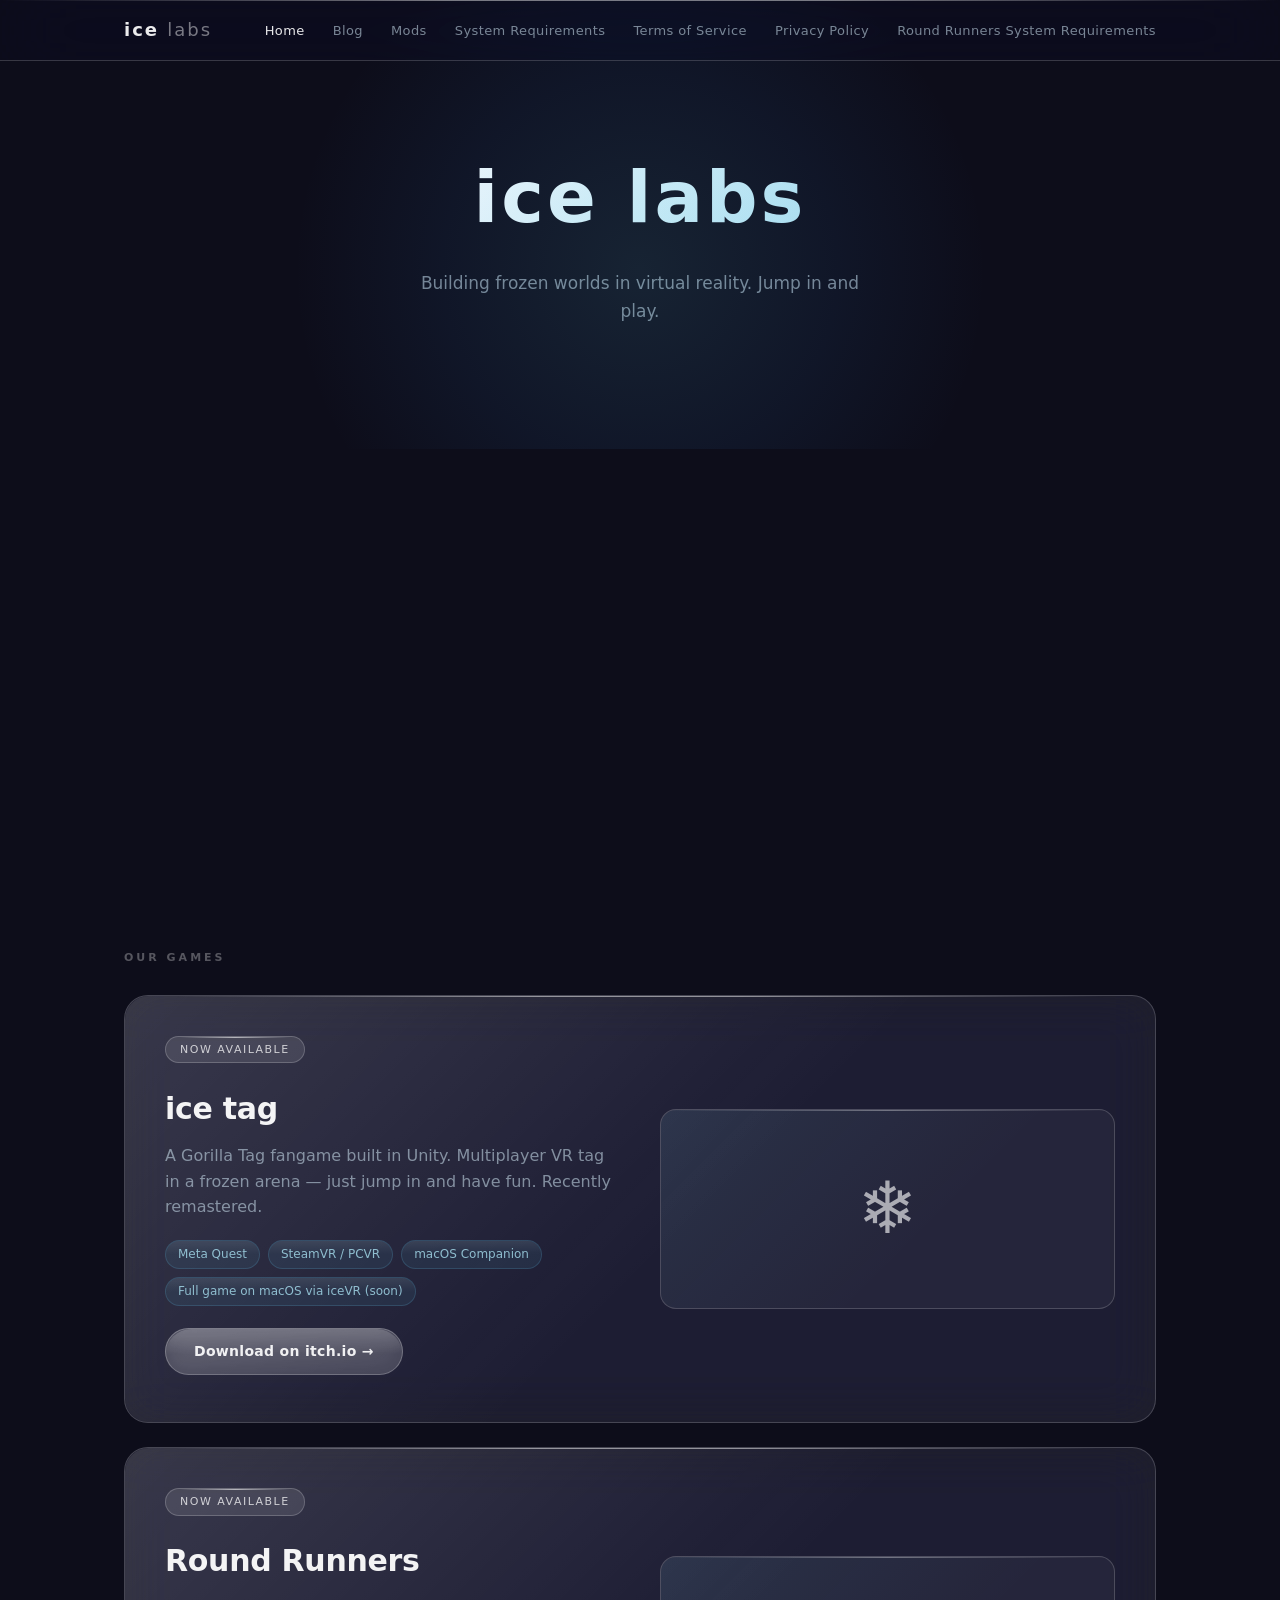
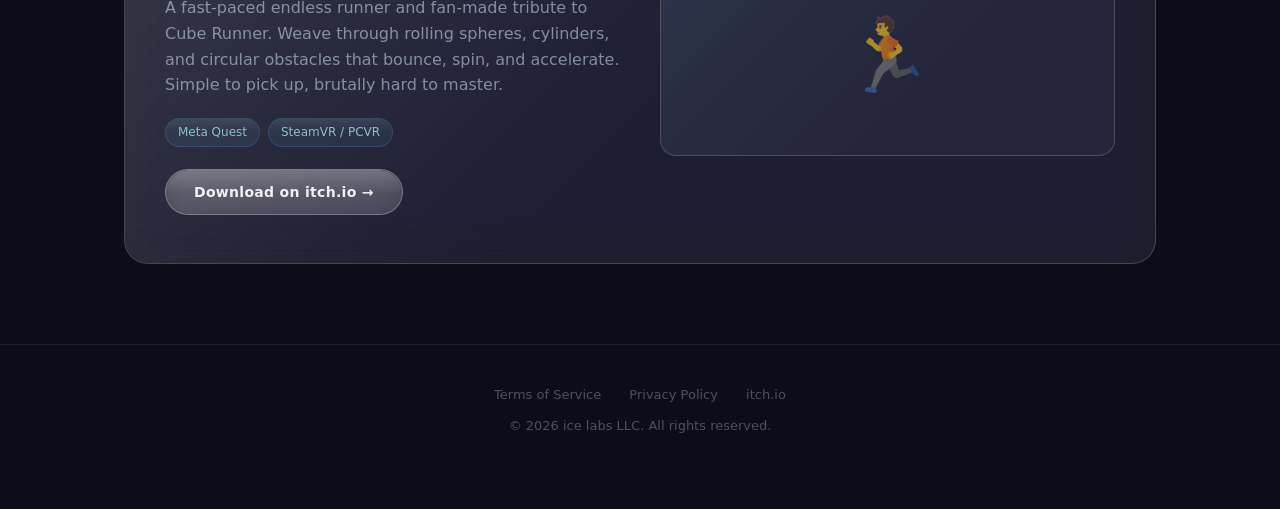
==== index.html @ 2665e8f2 "Unabbreviated￼ Privacy Policy and Terms of Service" ====
<!DOCTYPE html>
<html lang="en">
<head>
  <meta charset="UTF-8">
  <meta name="viewport" content="width=device-width, initial-scale=1.0">
  <title>ice labs</title>
  <link rel="stylesheet" href="style.css">
  <link rel="icon" href="favicon.ico" type="image/png">
</head>
<body>
<nav class="nav">
  <div class="nav-inner">
    <a href="index.html" class="nav-logo">ice <span>labs</span></a>
    <button class="nav-toggle" onclick="document.querySelector('.nav-links').classList.toggle('open')">☰</button>
    <ul class="nav-links">
      <li><a href="index.html" class="active">Home</a></li>
      <li><a href="blog.html">Blog</a></li>
      <li><a href="mods.html">Mods</a></li>
      <li><a href="sysreq.html">System Requirements</a></li>
      <li><a href="terms.html">Terms of Service</a></li>
      <li><a href="privacy.html">Privacy Policy</a></li>
      <li><a href="sysreqrr.html">Round Runners System Requirements</a></li>
    </ul>
  </div>
</nav>
<section class="hero">
  <h1>ice labs</h1>
  <p>Building frozen worlds in virtual reality. Jump in and play.</p>
</section>
<div style="display:flex;justify-content:center">
 <iframe id="stoat-widget" src="https://stoat.fiveplace.me/widget/widget.php?id=d860c7eb9e896866&lang=en&v=1778111204803&theme=dark" style="width:100%;max-width:350px;min-height:200px;height:500px;border:none;border-radius:12px" frameborder="0" sandbox="allow-popups allow-popups-to-escape-sandbox allow-same-origin allow-scripts"></iframe>
</div>
<script>window.addEventListener('message',function(e){if(e.data&&e.data.type==='stoat-widget-resize'){document.getElementById('stoat-widget').style.height=e.data.height+'px'}});</script>
<section class="games-section">
  <h2>Our Games</h2>
  <div class="game-card">
    <div class="game-info">
      <div class="game-badge">Now Available</div>
      <h3>ice tag</h3>
      <p>A Gorilla Tag fangame built in Unity. Multiplayer VR tag in a frozen arena — just jump in and have fun. Recently remastered.</p>
      <div class="game-platforms">
        <span>Meta Quest</span>
        <span>SteamVR / PCVR</span>
        <span>macOS Companion</span>
        <span>Full game on macOS via iceVR (soon)</span>
      </div>
      <a href="https://jackww51.itch.io/iceygame" class="btn" target="_blank" rel="noopener">Download on itch.io →</a>
    </div>
    <div class="game-visual">
      <div class="ice-icon">❄️</div>
    </div>
  </div>
  <div class="game-card" style="margin-top: 24px;">
    <div class="game-info">
      <div class="game-badge">Now Available</div>
      <h3>Round Runners</h3>
      <p>A fast-paced endless runner and fan-made tribute to Cube Runner. Weave through rolling spheres, cylinders, and circular obstacles that bounce, spin, and accelerate. Simple to pick up, brutally hard to master.</p>
      <div class="game-platforms">
        <span>Meta Quest</span>
        <span>SteamVR / PCVR</span>
      </div>
      <a href="https://jackww51.itch.io/round-runners" class="btn" target="_blank" rel="noopener">Download on itch.io →</a>
    </div>
    <div class="game-visual">
      <div class="ice-icon">🏃</div>
    </div>
  </div>
</section>
<footer class="footer">
  <div class="footer-links">
    <a href="terms.html">Terms of Service</a>
    <a href="privacy.html">Privacy Policy</a>
    <a href="https://jackww51.itch.io" target="_blank" rel="noopener">itch.io</a>
  </div>
  <p>© 2026 ice labs LLC. All rights reserved.</p>
</footer>
<script src="https://icetag.statuspage.io/embed/script.js"></script>
</body>
</html>
---- style.css ----
/* === ICE LABS — Web Liquid Ice Theme === */

/* ─────────────────────────────────────────────
   DESIGN TOKENS
   ───────────────────────────────────────────── */
:root {
  /* Ambient scene colors */
  --bg:           #0d0d1a;
  --bg-card:      transparent;
  --bg-nav:       rgba(13, 13, 26, 0.4);

  /* Brand accents (used sparingly for text/icons only) */
  --ice:          #5ec4e8;
  --ice-glow:     #3aadd4;
  --frost:        #a8e0f0;
  --white:        rgba(255, 255, 255, 0.95);
  --muted:        rgba(200, 220, 235, 0.58);

  /* Glass surface system */
  --glass-fill:         rgba(255, 255, 255, 0.07);
  --glass-fill-hover:   rgba(255, 255, 255, 0.11);
  --glass-fill-active:  rgba(255, 255, 255, 0.15);
  --glass-border:       rgba(255, 255, 255, 0.18);
  --glass-border-hover: rgba(255, 255, 255, 0.28);
  --glass-shine:        rgba(255, 255, 255, 0.55);   /* top-edge specular */
  --glass-sheen:        rgba(255, 255, 255, 0.18);   /* inner gradient highlight */

  /* Blur */
  --blur-sm:   blur(12px) saturate(160%);
  --blur-md:   blur(24px) saturate(180%);
  --blur-lg:   blur(40px) saturate(200%);

  /* Typography */
  --font-display: "SF Pro Display", "Helvetica Neue", "Segoe UI", system-ui, sans-serif;
  --font-body:    "SF Pro Text",    "Helvetica Neue", "Segoe UI", system-ui, sans-serif;
}

/* ─────────────────────────────────────────────
   RESET & BASE
   ───────────────────────────────────────────── */
*, *::before, *::after { margin: 0; padding: 0; box-sizing: border-box; }
html { scroll-behavior: smooth; }

body {
  background: var(--bg);
  color: var(--white);
  font-family: var(--font-body);
  font-size: 16px;
  line-height: 1.6;
  min-height: 100vh;
  /* Optional: add your own ambient orbs here via a pseudo or a dedicated .bg element */
}

a { color: var(--frost); text-decoration: none; transition: color 0.2s; }
a:hover { color: var(--white); }

/* ─────────────────────────────────────────────
   GLASS UTILITY  (apply to any surface)
   ─────────────────────────────────────────────
   Usage: add class="glass" to any element, or
   use the mixin rules directly.

   Anatomy:
     • element bg  = semi-transparent fill
     • ::before    = inner gradient sheen (top-left catch light)
     • ::after     = top-edge specular line
   ───────────────────────────────────────────── */
.glass {
  background:          var(--glass-fill);
  backdrop-filter:     var(--blur-md);
  -webkit-backdrop-filter: var(--blur-md);
  border:              1px solid var(--glass-border);
  border-radius:       20px;
  position:            relative;
  overflow:            hidden;
  transition: background 0.25s ease, border-color 0.25s ease;
}

/* Inner catch-light (top-left highlight) */
.glass::before {
  content: '';
  position: absolute;
  inset: 0;
  border-radius: inherit;
  background: linear-gradient(
          135deg,
          rgba(255, 255, 255, 0.18) 0%,
          rgba(255, 255, 255, 0.04) 40%,
          transparent 70%
  );
  pointer-events: none;
  z-index: 0;
}

/* Top-edge specular line */
.glass::after {
  content: '';
  position: absolute;
  top: 0; left: 0; right: 0;
  height: 1px;
  background: linear-gradient(
          90deg,
          transparent 5%,
          var(--glass-shine) 40%,
          var(--glass-shine) 60%,
          transparent 95%
  );
  pointer-events: none;
  z-index: 1;
}

.glass:hover {
  background:    var(--glass-fill-hover);
  border-color:  var(--glass-border-hover);
}

/* Children need z-index to sit above ::before sheen */
.glass > * { position: relative; z-index: 2; }

/* ─────────────────────────────────────────────
   NAVIGATION
   ───────────────────────────────────────────── */
.nav {
  position: fixed; top: 0; left: 0; right: 0; z-index: 100;
  background:          var(--bg-nav);
  backdrop-filter:     var(--blur-lg);
  -webkit-backdrop-filter: var(--blur-lg);
  border-bottom:       1px solid var(--glass-border);
}

/* Top specular on nav */
.nav::after {
  content: '';
  position: absolute;
  top: 0; left: 0; right: 0; height: 1px;
  background: linear-gradient(
          90deg,
          transparent 0%,
          rgba(255, 255, 255, 0.45) 35%,
          rgba(255, 255, 255, 0.45) 65%,
          transparent 100%
  );
  pointer-events: none;
}

.nav-inner {
  max-width: 1080px; margin: 0 auto;
  display: flex; align-items: center; justify-content: space-between;
  padding: 0 24px; height: 60px;
}

.nav-logo {
  font-family: var(--font-display);
  font-size: 18px; font-weight: 700; letter-spacing: 2px;
  color: rgba(255, 255, 255, 0.92);
}
.nav-logo span { color: rgba(255, 255, 255, 0.45); font-weight: 400; }

.nav-links { display: flex; gap: 28px; list-style: none; }
.nav-links a {
  color: var(--muted);
  font-size: 13px; letter-spacing: 0.4px;
  font-weight: 500;
  transition: color 0.2s;
}
.nav-links a:hover,
.nav-links a.active { color: rgba(255, 255, 255, 0.9); }

/* Mobile nav toggle */
.nav-toggle {
  display: none; background: none; border: none;
  color: rgba(255, 255, 255, 0.7); font-size: 22px; cursor: pointer;
}

@media (max-width: 700px) {
  .nav-toggle { display: block; }
  .nav-links {
    display: none; flex-direction: column; gap: 0;
    position: absolute; top: 60px; left: 0; right: 0;
    background: rgba(13, 13, 26, 0.88);
    backdrop-filter: var(--blur-lg);
    -webkit-backdrop-filter: var(--blur-lg);
    border-bottom: 1px solid var(--glass-border);
  }
  .nav-links.open { display: flex; }
  .nav-links a {
    display: block;
    padding: 14px 24px;
    border-top: 1px solid var(--glass-border);
  }
}

/* ─────────────────────────────────────────────
   HERO
   ───────────────────────────────────────────── */
.hero {
  padding: 140px 24px 80px;
  text-align: center;
  position: relative;
  overflow: hidden;
}

/* Ambient glow orb — the "scene light" behind glass */
.hero::before {
  content: '';
  position: absolute; top: -80px; left: 50%; transform: translateX(-50%);
  width: 700px; height: 700px;
  background: radial-gradient(
          circle,
          rgba(94, 196, 232, 0.12) 0%,
          rgba(58, 141, 224, 0.07) 40%,
          transparent 70%
  );
  pointer-events: none;
}

.hero h1 {
  font-family: var(--font-display);
  font-size: clamp(40px, 8vw, 72px);
  font-weight: 700;
  letter-spacing: 3px;
  color: rgba(255, 255, 255, 0.96);
  margin-bottom: 14px;
  /* Subtle text shimmer effect */
  background: linear-gradient(135deg, #ffffff 30%, var(--frost) 70%, #ffffff 100%);
  -webkit-background-clip: text;
  -webkit-text-fill-color: transparent;
  background-clip: text;
}

.hero p {
  font-size: 17px;
  color: var(--muted);
  max-width: 480px;
  margin: 0 auto 44px;
  line-height: 1.65;
}

/* ─────────────────────────────────────────────
   GAME CARDS
   ───────────────────────────────────────────── */
.games-section {
  max-width: 1080px; margin: 0 auto; padding: 0 24px 80px;
}
.games-section h2 {
  font-family: var(--font-display);
  font-size: 11px; text-transform: uppercase; letter-spacing: 3px;
  color: rgba(255, 255, 255, 0.3);
  margin-bottom: 28px;
}

.game-card {
  /* Extends .glass */
  background:          var(--glass-fill);
  backdrop-filter:     var(--blur-md);
  -webkit-backdrop-filter: var(--blur-md);
  border:              1px solid var(--glass-border);
  border-radius:       24px;
  padding:             40px;
  display:             grid;
  grid-template-columns: 1fr 1fr;
  gap:                 40px;
  align-items:         center;
  position:            relative;
  overflow:            hidden;
  transition:          background 0.3s, border-color 0.3s;
}

.game-card::before {
  content: '';
  position: absolute; inset: 0; border-radius: inherit;
  background: linear-gradient(135deg, rgba(255,255,255,0.12) 0%, transparent 55%);
  pointer-events: none;
}
.game-card::after {
  content: '';
  position: absolute; top: 0; left: 0; right: 0; height: 1px;
  background: linear-gradient(90deg, transparent 5%, rgba(255,255,255,0.5) 40%, rgba(255,255,255,0.5) 60%, transparent 95%);
  pointer-events: none;
}
.game-card:hover {
  background:   var(--glass-fill-hover);
  border-color: var(--glass-border-hover);
}

.game-card > * { position: relative; z-index: 1; }

@media (max-width: 700px) {
  .game-card { grid-template-columns: 1fr; padding: 28px; }
}

.game-info h3 {
  font-family: var(--font-display);
  font-size: 30px; font-weight: 700;
  color: rgba(255, 255, 255, 0.95);
  margin-bottom: 10px;
  letter-spacing: -0.3px;
}

.game-info .game-badge {
  display: inline-block;
  font-size: 11px; text-transform: uppercase; letter-spacing: 1.5px;
  color: rgba(255, 255, 255, 0.75);
  background: rgba(255, 255, 255, 0.1);
  border: 1px solid rgba(255, 255, 255, 0.2);
  padding: 4px 14px;
  border-radius: 100px;
  margin-bottom: 14px;
  position: relative;
  overflow: hidden;
}
/* Pill top-specular */
.game-info .game-badge::before {
  content: '';
  position: absolute; top: 0; left: 10%; right: 10%; height: 1px;
  background: linear-gradient(90deg, transparent, rgba(255,255,255,0.6), transparent);
}

.game-info p { color: var(--muted); margin-bottom: 20px; line-height: 1.6; }

.game-platforms {
  display: flex; gap: 8px; flex-wrap: wrap;
  margin-bottom: 22px;
}
.game-platforms span {
  font-size: 12px;
  color: rgba(168, 224, 240, 0.8);
  background: rgba(94, 196, 232, 0.08);
  border: 1px solid rgba(94, 196, 232, 0.18);
  padding: 4px 12px;
  border-radius: 100px;
  position: relative; overflow: hidden;
}
.game-platforms span::before {
  content: '';
  position: absolute; top: 0; left: 0; right: 0; height: 50%;
  background: linear-gradient(to bottom, rgba(255,255,255,0.08), transparent);
}

/* ─────────────────────────────────────────────
   BUTTON — Liquid Glass pill
   ───────────────────────────────────────────── */
.btn {
  display: inline-block;
  padding: 11px 28px;
  background: rgba(255, 255, 255, 0.13);
  border: 1px solid rgba(255, 255, 255, 0.26);
  border-radius: 100px;
  color: rgba(255, 255, 255, 0.92);
  font-family: var(--font-body);
  font-weight: 600;
  font-size: 14px;
  letter-spacing: 0.3px;
  cursor: pointer;
  position: relative;
  overflow: hidden;
  backdrop-filter: var(--blur-sm);
  -webkit-backdrop-filter: var(--blur-sm);
  transition: background 0.2s, border-color 0.2s, transform 0.15s;
}

/* Dome highlight — upper half is lighter */
.btn::before {
  content: '';
  position: absolute; top: 0; left: 0; right: 0; height: 55%;
  background: linear-gradient(to bottom, rgba(255,255,255,0.22), transparent);
  border-radius: 100px 100px 0 0;
  pointer-events: none;
}

.btn:hover {
  background: rgba(255, 255, 255, 0.2);
  border-color: rgba(255, 255, 255, 0.38);
  transform: translateY(-1px);
  color: rgba(255, 255, 255, 0.95);
}

.btn:active {
  transform: scale(0.98);
  background: rgba(255, 255, 255, 0.24);
}

/* Accent variant — tinted glass */
.btn-accent {
  background: rgba(94, 196, 232, 0.18);
  border-color: rgba(94, 196, 232, 0.32);
  color: var(--frost);
}
.btn-accent::before {
  background: linear-gradient(to bottom, rgba(168,224,240,0.2), transparent);
}
.btn-accent:hover {
  background: rgba(94, 196, 232, 0.26);
  border-color: rgba(94, 196, 232, 0.48);
  color: rgba(255,255,255,0.96);
}

/* ─────────────────────────────────────────────
   GAME VISUAL PANEL
   ───────────────────────────────────────────── */
.game-visual {
  display: flex; align-items: center; justify-content: center;
  min-height: 200px;
  background: rgba(255, 255, 255, 0.04);
  border: 1px solid var(--glass-border);
  border-radius: 16px;
  position: relative;
  overflow: hidden;
}
.game-visual::before {
  content: '';
  position: absolute; inset: 0;
  background: linear-gradient(135deg, rgba(94,196,232,0.08) 0%, transparent 60%);
}
.game-visual::after {
  content: '';
  position: absolute; top: 0; left: 0; right: 0; height: 1px;
  background: linear-gradient(90deg, transparent, rgba(255,255,255,0.35), transparent);
}
.game-visual .ice-icon { font-size: 72px; opacity: 0.65; position: relative; z-index: 1; }

/* ─────────────────────────────────────────────
   PAGE CONTENT WRAPPER
   ───────────────────────────────────────────── */
.page-wrap {
  max-width: 760px;
  margin: 0 auto;
  padding: 120px 24px 100px;
}
.page-wrap h1 {
  font-family: var(--font-display);
  font-size: 34px; font-weight: 700;
  color: rgba(255, 255, 255, 0.95);
  margin-bottom: 32px;
  letter-spacing: -0.2px;
  background: linear-gradient(135deg, #ffffff 20%, var(--frost) 100%);
  -webkit-background-clip: text;
  -webkit-text-fill-color: transparent;
  background-clip: text;
}
.page-wrap h2 {
  font-family: var(--font-display);
  font-size: 21px; color: rgba(255, 255, 255, 0.8);
  margin: 36px 0 14px; font-weight: 600;
}
.page-wrap h3 {
  font-family: var(--font-display);
  font-size: 16px; color: rgba(255, 255, 255, 0.7);
  margin: 24px 0 10px; font-weight: 500;
}
.page-wrap p { color: var(--muted); margin-bottom: 14px; }
.page-wrap ul, .page-wrap ol { color: var(--muted); margin: 0 0 16px 20px; }
.page-wrap li { margin-bottom: 6px; }
.page-wrap strong { color: rgba(255, 255, 255, 0.88); }

/* ─────────────────────────────────────────────
   BLOG POST CARDS
   ───────────────────────────────────────────── */
.blog-post {
  background:          var(--glass-fill);
  backdrop-filter:     var(--blur-md);
  -webkit-backdrop-filter: var(--blur-md);
  border:              1px solid var(--glass-border);
  border-radius:       18px;
  padding:             32px;
  margin-bottom:       20px;
  position:            relative;
  overflow:            hidden;
  transition:          background 0.25s, border-color 0.25s;
}
.blog-post::before {
  content: '';
  position: absolute; inset: 0; border-radius: inherit;
  background: linear-gradient(135deg, rgba(255,255,255,0.1) 0%, transparent 50%);
  pointer-events: none;
}
.blog-post::after {
  content: '';
  position: absolute; top: 0; left: 0; right: 0; height: 1px;
  background: linear-gradient(90deg, transparent 5%, rgba(255,255,255,0.45) 45%, rgba(255,255,255,0.45) 55%, transparent 95%);
  pointer-events: none;
}
.blog-post:hover { background: var(--glass-fill-hover); border-color: var(--glass-border-hover); }
.blog-post > * { position: relative; z-index: 1; }
.blog-post h2 { margin-top: 0; }
.blog-post p:last-child { margin-bottom: 0; }

/* ─────────────────────────────────────────────
   EMPTY STATE
   ───────────────────────────────────────────── */
.empty-state {
  text-align: center;
  padding: 60px 24px;
  color: rgba(255, 255, 255, 0.25);
}
.empty-state .empty-icon { font-size: 44px; margin-bottom: 16px; opacity: 0.3; }

/* ─────────────────────────────────────────────
   REQUIREMENTS TABLE
   ───────────────────────────────────────────── */
.req-table { width: 100%; border-collapse: collapse; margin: 20px 0 32px; }
.req-table th,
.req-table td {
  text-align: left;
  padding: 10px 16px;
  border-bottom: 1px solid rgba(255, 255, 255, 0.08);
  font-size: 14px;
}
.req-table th {
  color: rgba(255, 255, 255, 0.4);
  font-weight: 500;
  text-transform: uppercase;
  font-size: 11px;
  letter-spacing: 1.2px;
}
.req-table td { color: var(--muted); }
.req-table td:first-child {
  color: rgba(255, 255, 255, 0.82);
  font-weight: 600;
  width: 130px;
}

/* ─────────────────────────────────────────────
   LEGAL SECTIONS
   ───────────────────────────────────────────── */
.legal-section { margin-bottom: 28px; }
.legal-section h3 { color: rgba(168, 224, 240, 0.75); }

/* ─────────────────────────────────────────────
   FOOTER
   ───────────────────────────────────────────── */
.footer {
  text-align: center;
  padding: 40px 24px 72px;
  border-top: 1px solid rgba(255, 255, 255, 0.08);
  color: rgba(255, 255, 255, 0.28);
  font-size: 13px;
}
.footer-links { margin-bottom: 10px; }
.footer-links a { margin: 0 12px; color: rgba(255, 255, 255, 0.28); }
.footer-links a:hover { color: rgba(255, 255, 255, 0.65); }

/* ─────────────────────────────────────────────
   AMBIENT ORB HELPER
   ─────────────────────────────────────────────
   Optional: add <div class="orb orb--blue"> etc.
   inside a .scene or .hero wrapper to create the
   colored light sources that make glass look alive.
   ───────────────────────────────────────────── */
.orb {
  position: absolute;
  border-radius: 50%;
  pointer-events: none;
  filter: blur(80px);
  opacity: 0.4;
}
.orb--blue    { background: radial-gradient(circle, rgba(58, 141, 224, 1), transparent); }
.orb--ice     { background: radial-gradient(circle, rgba(94, 196, 232, 1), transparent); }
.orb--purple  { background: radial-gradient(circle, rgba(168, 85, 247, 1), transparent); }
.orb--teal    { background: radial-gradient(circle, rgba(20, 184, 166, 1), transparent); }
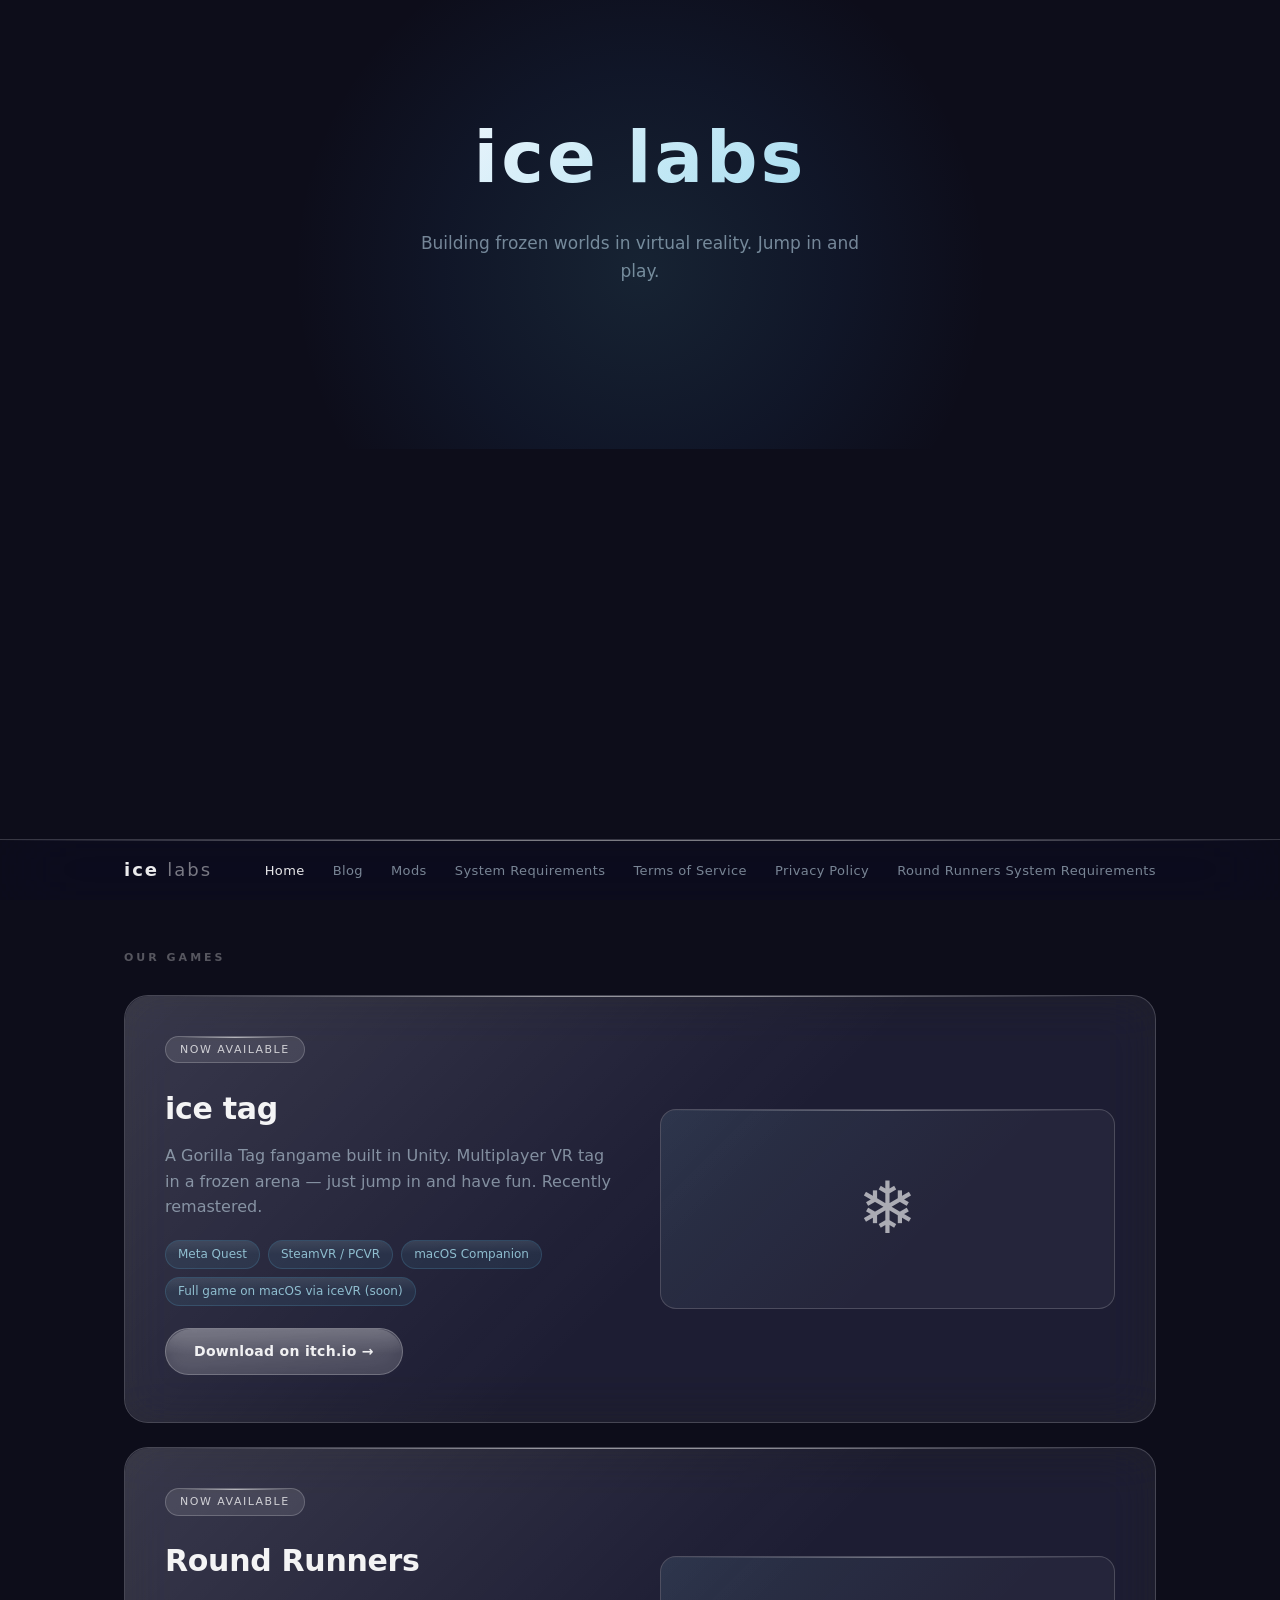
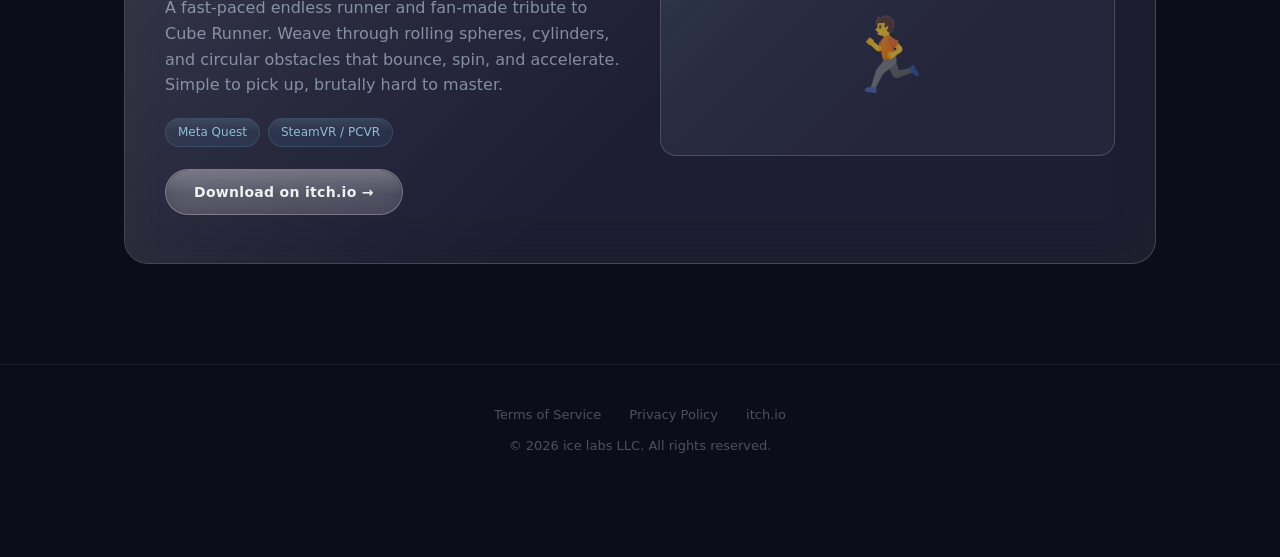
==== commit a2b89dd0: "Add keepandroidopen.org's banner and move nav bar to bottom" ====
--- a/index.html
+++ b/index.html
@@ -75,5 +75,6 @@
   <p>© 2026 ice labs LLC. All rights reserved.</p>
 </footer>
 <script src="https://icetag.statuspage.io/embed/script.js"></script>
+<script src="https://keepandroidopen.org/banner.js"></script>
 </body>
 </html>
--- a/style.css
+++ b/style.css
@@ -4,33 +4,28 @@
    DESIGN TOKENS
    ───────────────────────────────────────────── */
 :root {
-  /* Ambient scene colors */
   --bg:           #0d0d1a;
   --bg-card:      transparent;
   --bg-nav:       rgba(13, 13, 26, 0.4);
 
-  /* Brand accents (used sparingly for text/icons only) */
   --ice:          #5ec4e8;
   --ice-glow:     #3aadd4;
   --frost:        #a8e0f0;
   --white:        rgba(255, 255, 255, 0.95);
   --muted:        rgba(200, 220, 235, 0.58);
 
-  /* Glass surface system */
   --glass-fill:         rgba(255, 255, 255, 0.07);
   --glass-fill-hover:   rgba(255, 255, 255, 0.11);
   --glass-fill-active:  rgba(255, 255, 255, 0.15);
   --glass-border:       rgba(255, 255, 255, 0.18);
   --glass-border-hover: rgba(255, 255, 255, 0.28);
-  --glass-shine:        rgba(255, 255, 255, 0.55);   /* top-edge specular */
-  --glass-sheen:        rgba(255, 255, 255, 0.18);   /* inner gradient highlight */
-
-  /* Blur */
+  --glass-shine:        rgba(255, 255, 255, 0.55);
+  --glass-sheen:        rgba(255, 255, 255, 0.18);
+
   --blur-sm:   blur(12px) saturate(160%);
   --blur-md:   blur(24px) saturate(180%);
   --blur-lg:   blur(40px) saturate(200%);
 
-  /* Typography */
   --font-display: "SF Pro Display", "Helvetica Neue", "Segoe UI", system-ui, sans-serif;
   --font-body:    "SF Pro Text",    "Helvetica Neue", "Segoe UI", system-ui, sans-serif;
 }
@@ -48,22 +43,13 @@
   font-size: 16px;
   line-height: 1.6;
   min-height: 100vh;
-  /* Optional: add your own ambient orbs here via a pseudo or a dedicated .bg element */
 }
 
 a { color: var(--frost); text-decoration: none; transition: color 0.2s; }
 a:hover { color: var(--white); }
 
 /* ─────────────────────────────────────────────
-   GLASS UTILITY  (apply to any surface)
-   ─────────────────────────────────────────────
-   Usage: add class="glass" to any element, or
-   use the mixin rules directly.
-
-   Anatomy:
-     • element bg  = semi-transparent fill
-     • ::before    = inner gradient sheen (top-left catch light)
-     • ::after     = top-edge specular line
+   GLASS UTILITY
    ───────────────────────────────────────────── */
 .glass {
   background:          var(--glass-fill);
@@ -76,34 +62,32 @@
   transition: background 0.25s ease, border-color 0.25s ease;
 }
 
-/* Inner catch-light (top-left highlight) */
 .glass::before {
   content: '';
   position: absolute;
   inset: 0;
   border-radius: inherit;
   background: linear-gradient(
-          135deg,
-          rgba(255, 255, 255, 0.18) 0%,
-          rgba(255, 255, 255, 0.04) 40%,
-          transparent 70%
+    135deg,
+    rgba(255, 255, 255, 0.18) 0%,
+    rgba(255, 255, 255, 0.04) 40%,
+    transparent 70%
   );
   pointer-events: none;
   z-index: 0;
 }
 
-/* Top-edge specular line */
 .glass::after {
   content: '';
   position: absolute;
   top: 0; left: 0; right: 0;
   height: 1px;
   background: linear-gradient(
-          90deg,
-          transparent 5%,
-          var(--glass-shine) 40%,
-          var(--glass-shine) 60%,
-          transparent 95%
+    90deg,
+    transparent 5%,
+    var(--glass-shine) 40%,
+    var(--glass-shine) 60%,
+    transparent 95%
   );
   pointer-events: none;
   z-index: 1;
@@ -114,31 +98,35 @@
   border-color:  var(--glass-border-hover);
 }
 
-/* Children need z-index to sit above ::before sheen */
 .glass > * { position: relative; z-index: 2; }
 
 /* ─────────────────────────────────────────────
-   NAVIGATION
+   NAVIGATION — bottom bar
    ───────────────────────────────────────────── */
 .nav {
-  position: fixed; top: 0; left: 0; right: 0; z-index: 100;
+  position: fixed;
+  bottom: 0; left: 0; right: 0;
+  top: unset;
+  z-index: 100;
   background:          var(--bg-nav);
   backdrop-filter:     var(--blur-lg);
   -webkit-backdrop-filter: var(--blur-lg);
-  border-bottom:       1px solid var(--glass-border);
-}
-
-/* Top specular on nav */
+  border-bottom:       none;
+  border-top:          1px solid var(--glass-border);
+}
+
+/* Specular line sits at the top edge of the bar */
 .nav::after {
   content: '';
   position: absolute;
-  top: 0; left: 0; right: 0; height: 1px;
+  top: 0; bottom: unset; left: 0; right: 0;
+  height: 1px;
   background: linear-gradient(
-          90deg,
-          transparent 0%,
-          rgba(255, 255, 255, 0.45) 35%,
-          rgba(255, 255, 255, 0.45) 65%,
-          transparent 100%
+    90deg,
+    transparent 0%,
+    rgba(255, 255, 255, 0.45) 35%,
+    rgba(255, 255, 255, 0.45) 65%,
+    transparent 100%
   );
   pointer-events: none;
 }
@@ -166,7 +154,6 @@
 .nav-links a:hover,
 .nav-links a.active { color: rgba(255, 255, 255, 0.9); }
 
-/* Mobile nav toggle */
 .nav-toggle {
   display: none; background: none; border: none;
   color: rgba(255, 255, 255, 0.7); font-size: 22px; cursor: pointer;
@@ -176,17 +163,20 @@
   .nav-toggle { display: block; }
   .nav-links {
     display: none; flex-direction: column; gap: 0;
-    position: absolute; top: 60px; left: 0; right: 0;
+    position: absolute;
+    bottom: 60px; top: unset; /* opens upward */
+    left: 0; right: 0;
     background: rgba(13, 13, 26, 0.88);
     backdrop-filter: var(--blur-lg);
     -webkit-backdrop-filter: var(--blur-lg);
-    border-bottom: 1px solid var(--glass-border);
+    border-top:    1px solid var(--glass-border);
+    border-bottom: none;
   }
   .nav-links.open { display: flex; }
   .nav-links a {
     display: block;
     padding: 14px 24px;
-    border-top: 1px solid var(--glass-border);
+    border-bottom: 1px solid var(--glass-border);
   }
 }
 
@@ -194,22 +184,21 @@
    HERO
    ───────────────────────────────────────────── */
 .hero {
-  padding: 140px 24px 80px;
+  padding: 100px 24px 120px; /* extra bottom padding clears the nav */
   text-align: center;
   position: relative;
   overflow: hidden;
 }
 
-/* Ambient glow orb — the "scene light" behind glass */
 .hero::before {
   content: '';
   position: absolute; top: -80px; left: 50%; transform: translateX(-50%);
   width: 700px; height: 700px;
   background: radial-gradient(
-          circle,
-          rgba(94, 196, 232, 0.12) 0%,
-          rgba(58, 141, 224, 0.07) 40%,
-          transparent 70%
+    circle,
+    rgba(94, 196, 232, 0.12) 0%,
+    rgba(58, 141, 224, 0.07) 40%,
+    transparent 70%
   );
   pointer-events: none;
 }
@@ -221,7 +210,6 @@
   letter-spacing: 3px;
   color: rgba(255, 255, 255, 0.96);
   margin-bottom: 14px;
-  /* Subtle text shimmer effect */
   background: linear-gradient(135deg, #ffffff 30%, var(--frost) 70%, #ffffff 100%);
   -webkit-background-clip: text;
   -webkit-text-fill-color: transparent;
@@ -240,7 +228,7 @@
    GAME CARDS
    ───────────────────────────────────────────── */
 .games-section {
-  max-width: 1080px; margin: 0 auto; padding: 0 24px 80px;
+  max-width: 1080px; margin: 0 auto; padding: 0 24px 100px; /* bottom pad clears nav */
 }
 .games-section h2 {
   font-family: var(--font-display);
@@ -250,7 +238,6 @@
 }
 
 .game-card {
-  /* Extends .glass */
   background:          var(--glass-fill);
   backdrop-filter:     var(--blur-md);
   -webkit-backdrop-filter: var(--blur-md);
@@ -309,7 +296,6 @@
   position: relative;
   overflow: hidden;
 }
-/* Pill top-specular */
 .game-info .game-badge::before {
   content: '';
   position: absolute; top: 0; left: 10%; right: 10%; height: 1px;
@@ -359,7 +345,6 @@
   transition: background 0.2s, border-color 0.2s, transform 0.15s;
 }
 
-/* Dome highlight — upper half is lighter */
 .btn::before {
   content: '';
   position: absolute; top: 0; left: 0; right: 0; height: 55%;
@@ -380,7 +365,6 @@
   background: rgba(255, 255, 255, 0.24);
 }
 
-/* Accent variant — tinted glass */
 .btn-accent {
   background: rgba(94, 196, 232, 0.18);
   border-color: rgba(94, 196, 232, 0.32);
@@ -425,7 +409,7 @@
 .page-wrap {
   max-width: 760px;
   margin: 0 auto;
-  padding: 120px 24px 100px;
+  padding: 80px 24px 120px; /* extra bottom padding clears nav */
 }
 .page-wrap h1 {
   font-family: var(--font-display);
@@ -531,7 +515,7 @@
    ───────────────────────────────────────────── */
 .footer {
   text-align: center;
-  padding: 40px 24px 72px;
+  padding: 40px 24px 100px; /* extra bottom padding clears nav */
   border-top: 1px solid rgba(255, 255, 255, 0.08);
   color: rgba(255, 255, 255, 0.28);
   font-size: 13px;
@@ -542,10 +526,6 @@
 
 /* ─────────────────────────────────────────────
    AMBIENT ORB HELPER
-   ─────────────────────────────────────────────
-   Optional: add <div class="orb orb--blue"> etc.
-   inside a .scene or .hero wrapper to create the
-   colored light sources that make glass look alive.
    ───────────────────────────────────────────── */
 .orb {
   position: absolute;
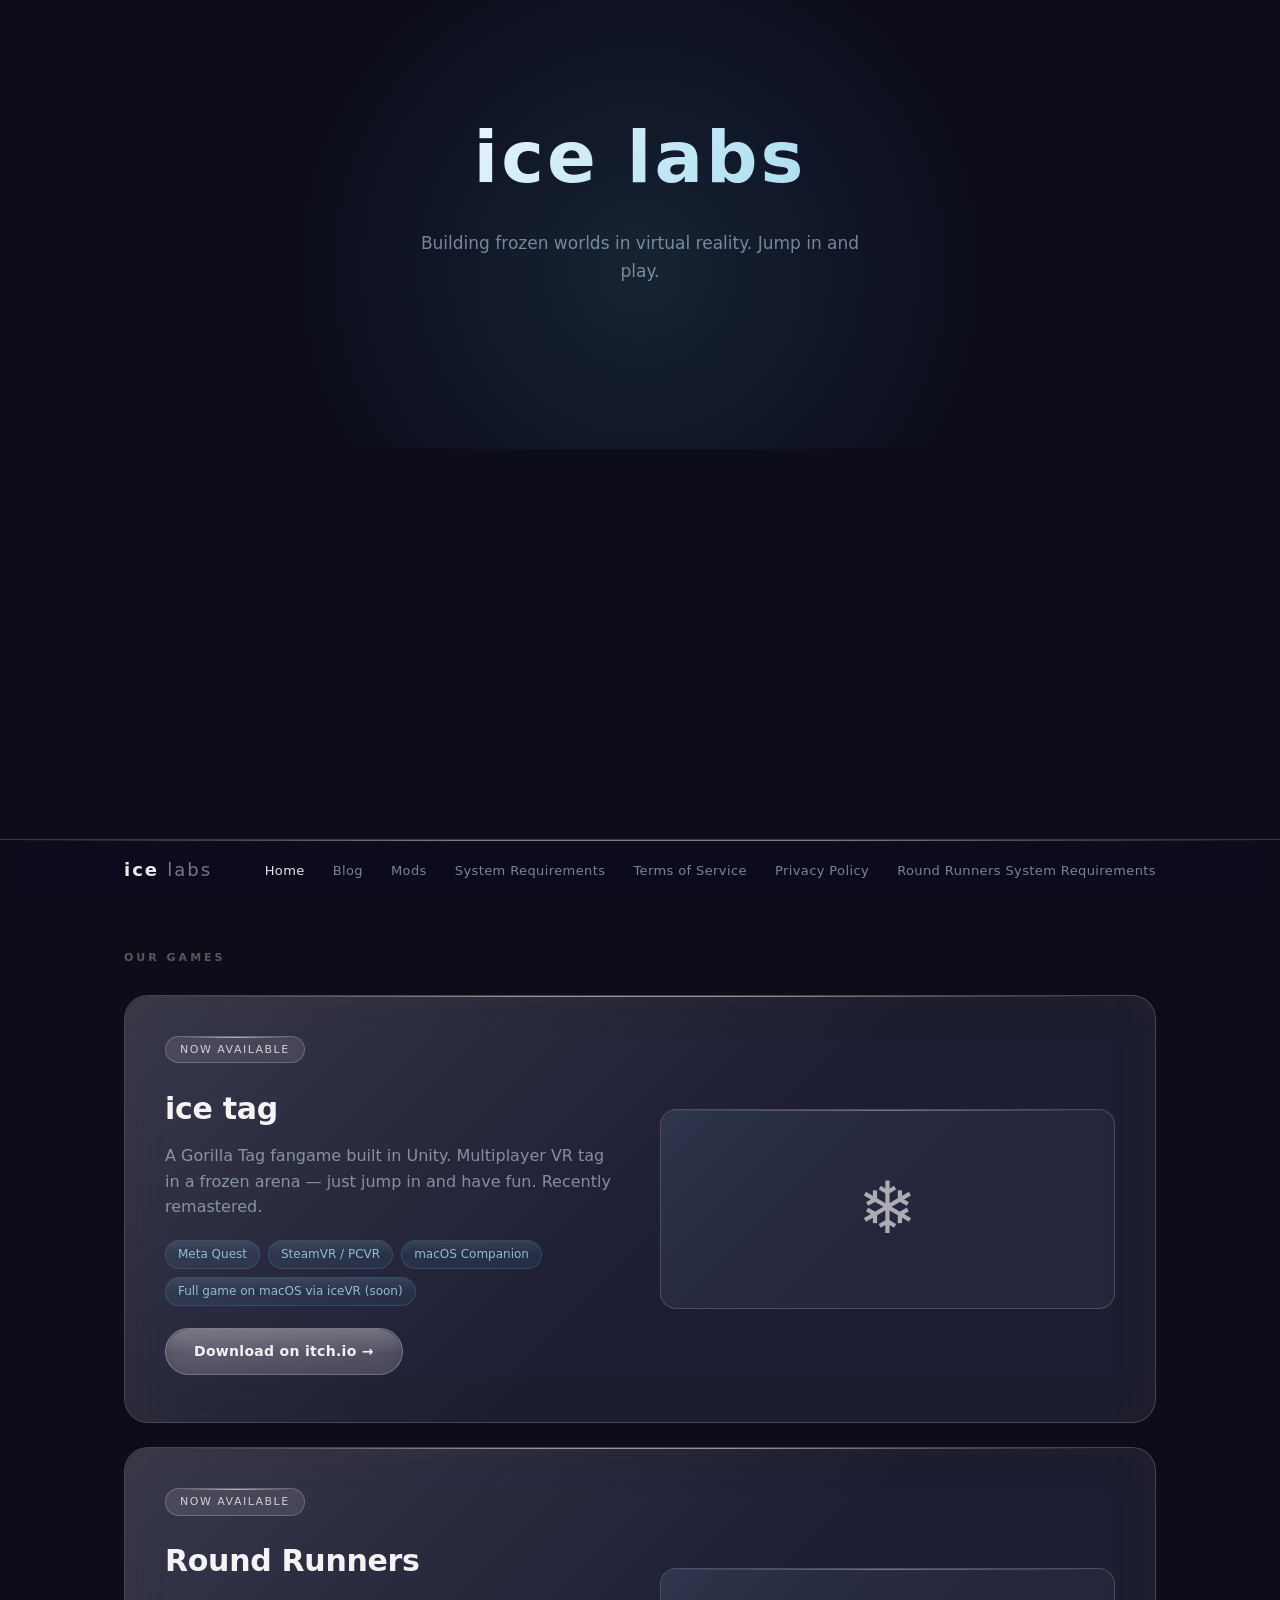
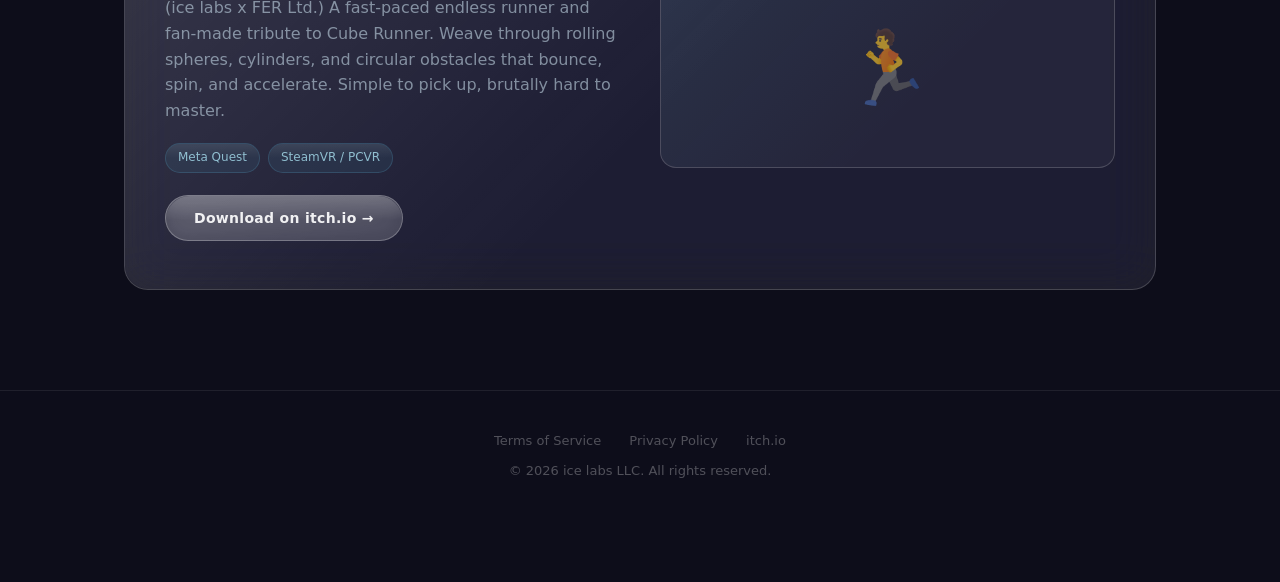
==== commit 6b1bd70b: "Add sign" ====
--- a/index.html
+++ b/index.html
@@ -54,7 +54,7 @@
     <div class="game-info">
       <div class="game-badge">Now Available</div>
       <h3>Round Runners</h3>
-      <p>A fast-paced endless runner and fan-made tribute to Cube Runner. Weave through rolling spheres, cylinders, and circular obstacles that bounce, spin, and accelerate. Simple to pick up, brutally hard to master.</p>
+      <p>(ice labs x FER Ltd.) A fast-paced endless runner and fan-made tribute to Cube Runner. Weave through rolling spheres, cylinders, and circular obstacles that bounce, spin, and accelerate. Simple to pick up, brutally hard to master.</p>
       <div class="game-platforms">
         <span>Meta Quest</span>
         <span>SteamVR / PCVR</span>
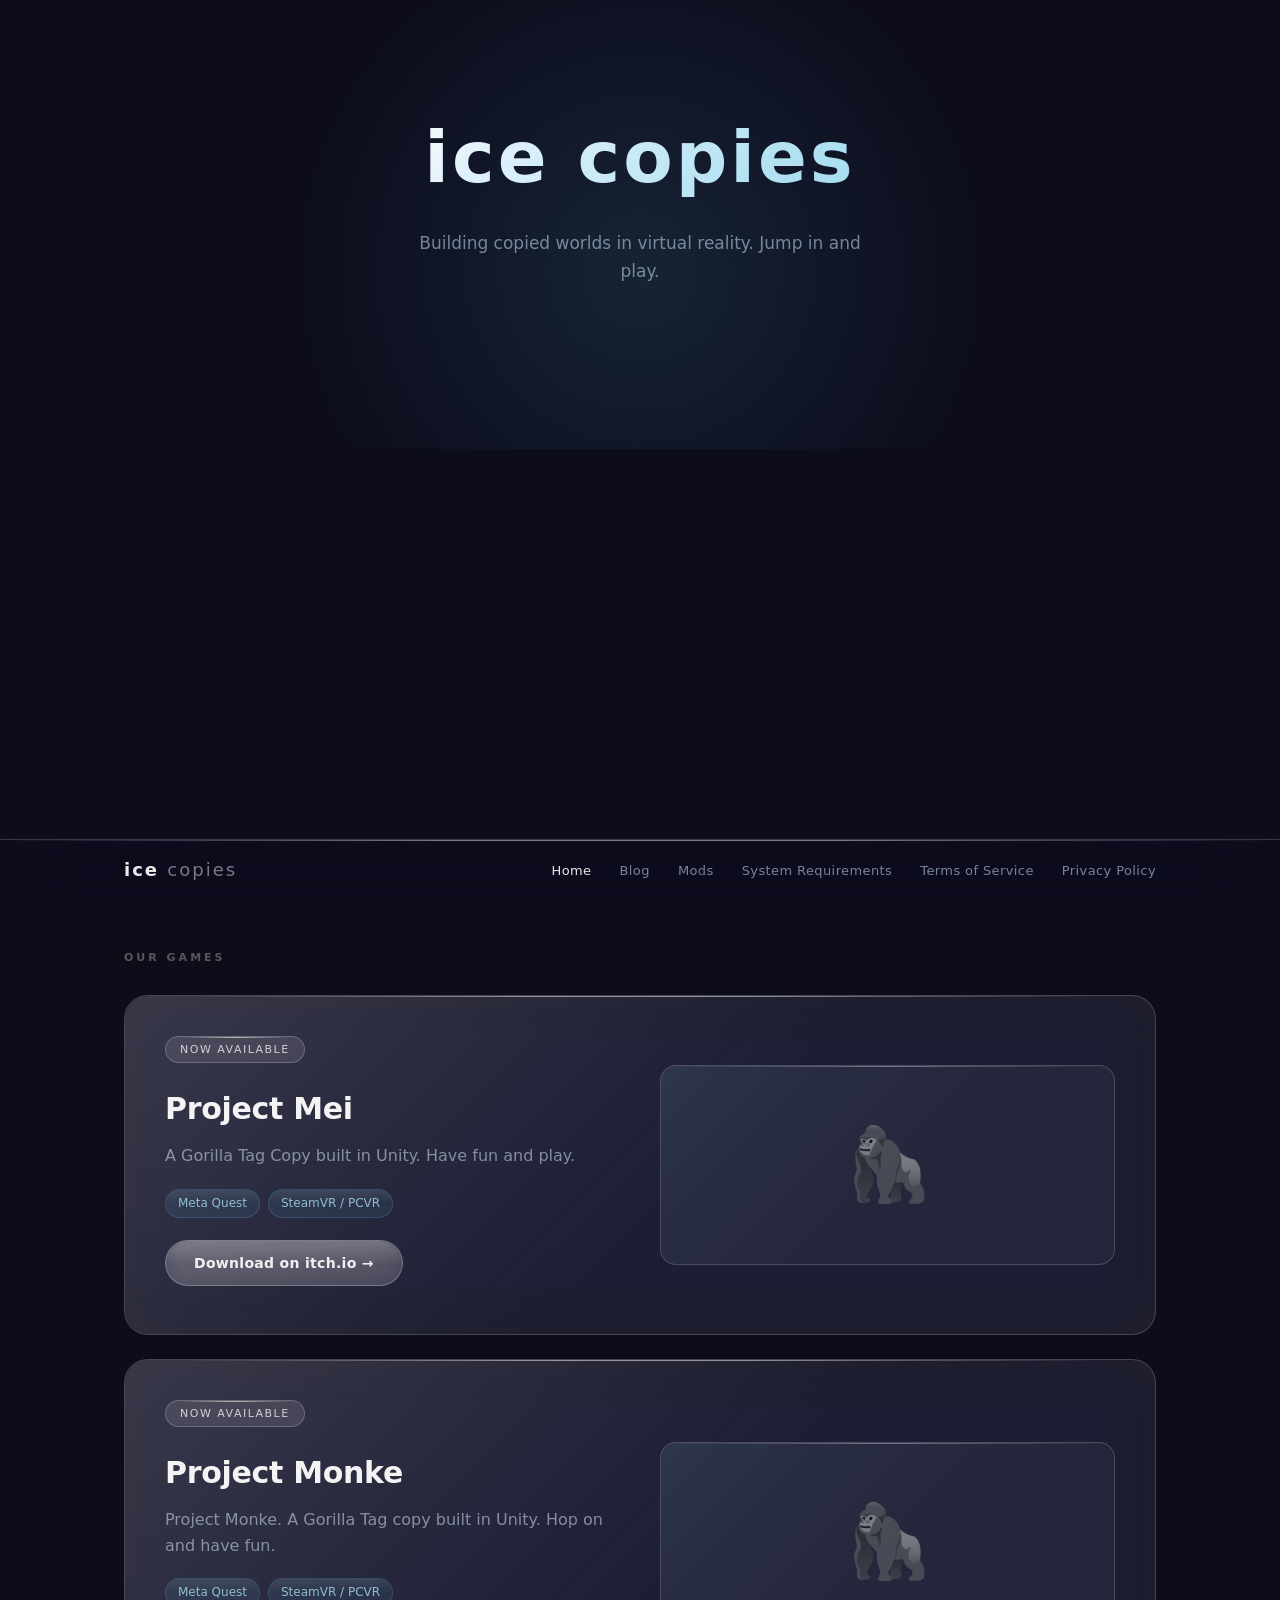
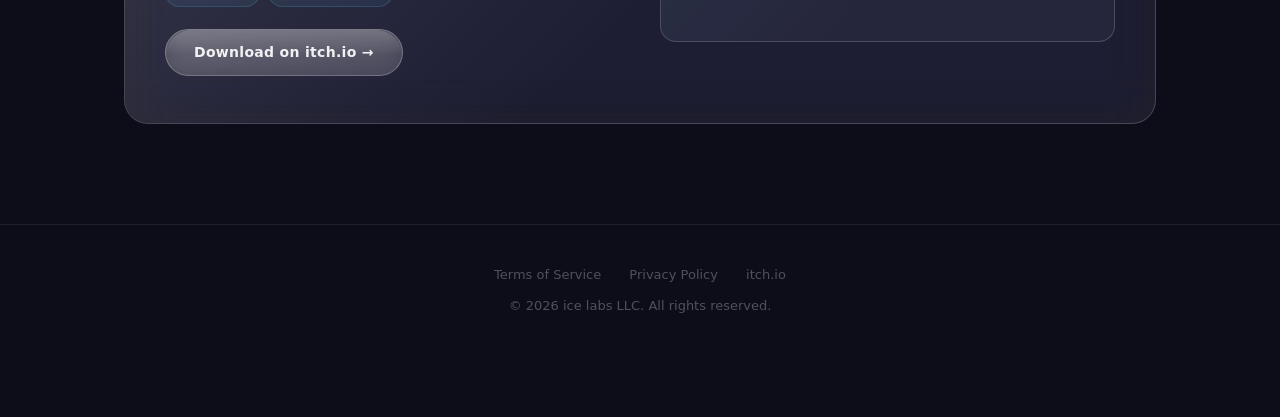
==== commit ac13b19d: "Make ice copies site" ====
--- a/index.html
+++ b/index.html
@@ -10,7 +10,7 @@
 <body>
 <nav class="nav">
   <div class="nav-inner">
-    <a href="index.html" class="nav-logo">ice <span>labs</span></a>
+    <a href="index.html" class="nav-logo">ice <span>copies</span></a>
     <button class="nav-toggle" onclick="document.querySelector('.nav-links').classList.toggle('open')">☰</button>
     <ul class="nav-links">
       <li><a href="index.html" class="active">Home</a></li>
@@ -19,16 +19,15 @@
       <li><a href="sysreq.html">System Requirements</a></li>
       <li><a href="terms.html">Terms of Service</a></li>
       <li><a href="privacy.html">Privacy Policy</a></li>
-      <li><a href="sysreqrr.html">Round Runners System Requirements</a></li>
     </ul>
   </div>
 </nav>
 <section class="hero">
-  <h1>ice labs</h1>
-  <p>Building frozen worlds in virtual reality. Jump in and play.</p>
+  <h1>ice copies</h1>
+  <p>Building copied worlds in virtual reality. Jump in and play.</p>
 </section>
 <div style="display:flex;justify-content:center">
- <iframe id="stoat-widget" src="https://stoat.fiveplace.me/widget/widget.php?id=d860c7eb9e896866&lang=en&v=1778111204803&theme=dark" style="width:100%;max-width:350px;min-height:200px;height:500px;border:none;border-radius:12px" frameborder="0" sandbox="allow-popups allow-popups-to-escape-sandbox allow-same-origin allow-scripts"></iframe>
+  <iframe src="https://discord.com/widget?id=1515814398260805824&theme=dark" width="350" height="500" allowtransparency="true" frameborder="0" sandbox="allow-popups allow-popups-to-escape-sandbox allow-same-origin allow-scripts" style="width:100%;max-width:350px;min-height:200px;height:500px;border:none;border-radius:12px" frameborder="0" sandbox="allow-popups allow-popups-to-escape-sandbox allow-same-origin allow-scripts"></iframe>
 </div>
 <script>window.addEventListener('message',function(e){if(e.data&&e.data.type==='stoat-widget-resize'){document.getElementById('stoat-widget').style.height=e.data.height+'px'}});</script>
 <section class="games-section">
@@ -36,33 +35,31 @@
   <div class="game-card">
     <div class="game-info">
       <div class="game-badge">Now Available</div>
-      <h3>ice tag</h3>
-      <p>A Gorilla Tag fangame built in Unity. Multiplayer VR tag in a frozen arena — just jump in and have fun. Recently remastered.</p>
+      <h3>Project Mei</h3>
+      <p>A Gorilla Tag Copy built in Unity. Have fun and play.</p>
       <div class="game-platforms">
         <span>Meta Quest</span>
         <span>SteamVR / PCVR</span>
-        <span>macOS Companion</span>
-        <span>Full game on macOS via iceVR (soon)</span>
       </div>
-      <a href="https://jackww51.itch.io/iceygame" class="btn" target="_blank" rel="noopener">Download on itch.io →</a>
+      <a href="https://jackww51.itch.io/pmr" class="btn" target="_blank" rel="noopener">Download on itch.io →</a>
     </div>
     <div class="game-visual">
-      <div class="ice-icon">❄️</div>
+      <div class="ice-icon">🦍</div>
     </div>
   </div>
   <div class="game-card" style="margin-top: 24px;">
     <div class="game-info">
       <div class="game-badge">Now Available</div>
-      <h3>Round Runners</h3>
-      <p>(ice labs x FER Ltd.) A fast-paced endless runner and fan-made tribute to Cube Runner. Weave through rolling spheres, cylinders, and circular obstacles that bounce, spin, and accelerate. Simple to pick up, brutally hard to master.</p>
+      <h3>Project Monke</h3>
+      <p>Project Monke. A Gorilla Tag copy built in Unity. Hop on and have fun.</p>
       <div class="game-platforms">
         <span>Meta Quest</span>
         <span>SteamVR / PCVR</span>
       </div>
-      <a href="https://jackww51.itch.io/round-runners" class="btn" target="_blank" rel="noopener">Download on itch.io →</a>
+      <a href="https://jackww51.itch.io/thebestcopymonkes" class="btn" target="_blank" rel="noopener">Download on itch.io →</a>
     </div>
     <div class="game-visual">
-      <div class="ice-icon">🏃</div>
+      <div class="ice-icon">🦍</div>
     </div>
   </div>
 </section>
@@ -74,7 +71,6 @@
   </div>
   <p>© 2026 ice labs LLC. All rights reserved.</p>
 </footer>
-<script src="https://icetag.statuspage.io/embed/script.js"></script>
 <script src="https://keepandroidopen.org/banner.js"></script>
 </body>
 </html>
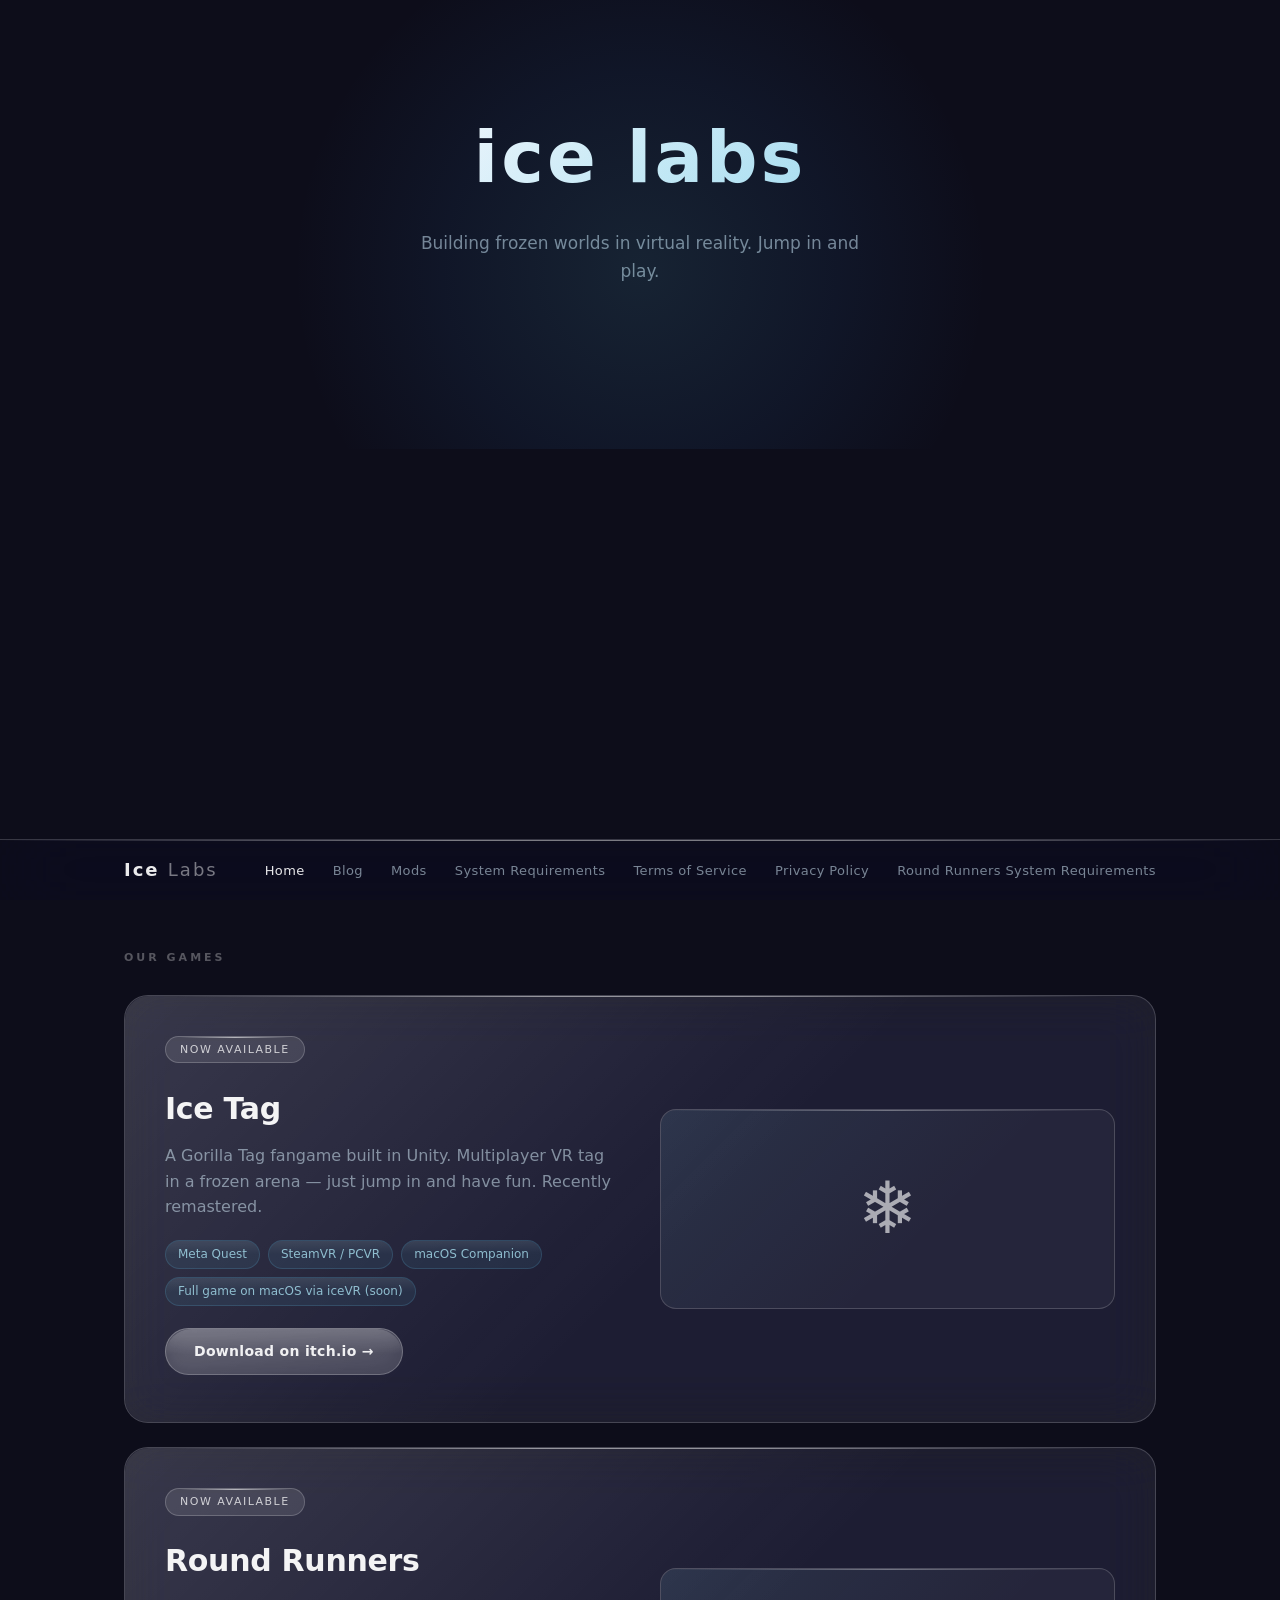
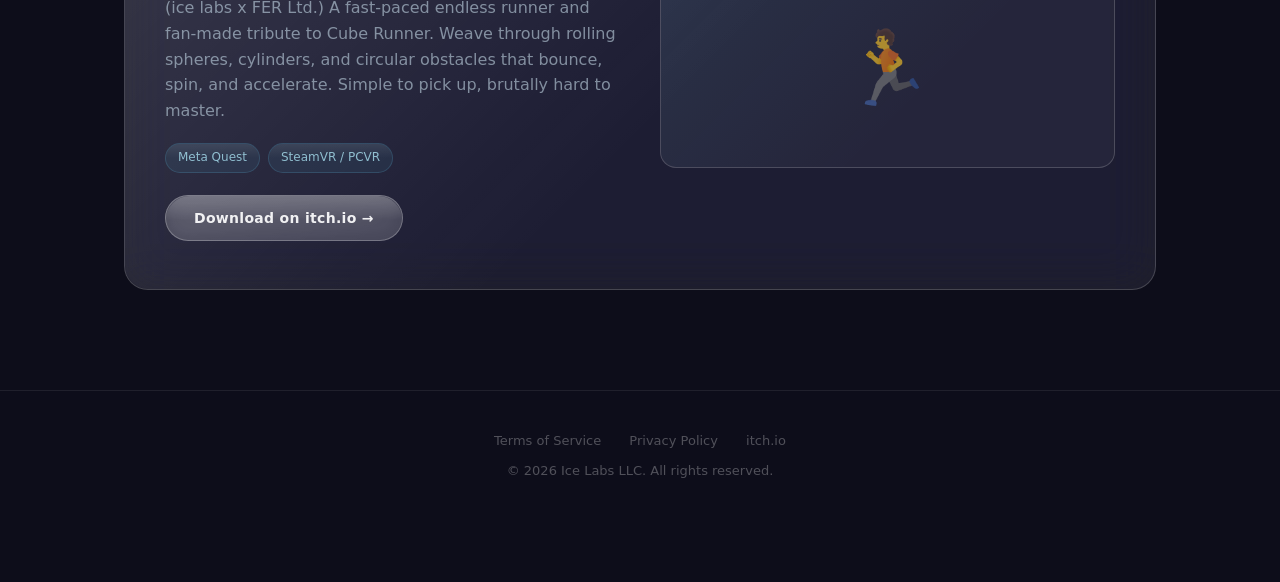
==== commit 1c5a3f8b: "UpperCase" ====
--- a/index.html
+++ b/index.html
@@ -3,14 +3,14 @@
 <head>
   <meta charset="UTF-8">
   <meta name="viewport" content="width=device-width, initial-scale=1.0">
-  <title>ice labs</title>
+  <title>Ice Labs</title>
   <link rel="stylesheet" href="style.css">
   <link rel="icon" href="favicon.ico" type="image/png">
 </head>
 <body>
 <nav class="nav">
   <div class="nav-inner">
-    <a href="index.html" class="nav-logo">ice <span>copies</span></a>
+    <a href="index.html" class="nav-logo">Ice <span>Labs</span></a>
     <button class="nav-toggle" onclick="document.querySelector('.nav-links').classList.toggle('open')">☰</button>
     <ul class="nav-links">
       <li><a href="index.html" class="active">Home</a></li>
@@ -19,15 +19,16 @@
       <li><a href="sysreq.html">System Requirements</a></li>
       <li><a href="terms.html">Terms of Service</a></li>
       <li><a href="privacy.html">Privacy Policy</a></li>
+      <li><a href="sysreqrr.html">Round Runners System Requirements</a></li>
     </ul>
   </div>
 </nav>
 <section class="hero">
-  <h1>ice copies</h1>
-  <p>Building copied worlds in virtual reality. Jump in and play.</p>
+  <h1>ice labs</h1>
+  <p>Building frozen worlds in virtual reality. Jump in and play.</p>
 </section>
 <div style="display:flex;justify-content:center">
-  <iframe src="https://discord.com/widget?id=1515814398260805824&theme=dark" width="350" height="500" allowtransparency="true" frameborder="0" sandbox="allow-popups allow-popups-to-escape-sandbox allow-same-origin allow-scripts" style="width:100%;max-width:350px;min-height:200px;height:500px;border:none;border-radius:12px" frameborder="0" sandbox="allow-popups allow-popups-to-escape-sandbox allow-same-origin allow-scripts"></iframe>
+  <iframe src="https://discord.com/widget?id=1514749279728697364&theme=dark" width="350" height="500" allowtransparency="true" frameborder="0" sandbox="allow-popups allow-popups-to-escape-sandbox allow-same-origin allow-scripts" style="width:100%;max-width:350px;min-height:200px;height:500px;border:none;border-radius:12px" frameborder="0" sandbox="allow-popups allow-popups-to-escape-sandbox allow-same-origin allow-scripts"></iframe>
 </div>
 <script>window.addEventListener('message',function(e){if(e.data&&e.data.type==='stoat-widget-resize'){document.getElementById('stoat-widget').style.height=e.data.height+'px'}});</script>
 <section class="games-section">
@@ -35,31 +36,33 @@
   <div class="game-card">
     <div class="game-info">
       <div class="game-badge">Now Available</div>
-      <h3>Project Mei</h3>
-      <p>A Gorilla Tag Copy built in Unity. Have fun and play.</p>
+      <h3>Ice Tag</h3>
+      <p>A Gorilla Tag fangame built in Unity. Multiplayer VR tag in a frozen arena — just jump in and have fun. Recently remastered.</p>
       <div class="game-platforms">
         <span>Meta Quest</span>
         <span>SteamVR / PCVR</span>
+        <span>macOS Companion</span>
+        <span>Full game on macOS via iceVR (soon)</span>
       </div>
-      <a href="https://jackww51.itch.io/pmr" class="btn" target="_blank" rel="noopener">Download on itch.io →</a>
+      <a href="https://jackww51.itch.io/iceygame" class="btn" target="_blank" rel="noopener">Download on itch.io →</a>
     </div>
     <div class="game-visual">
-      <div class="ice-icon">🦍</div>
+      <div class="ice-icon">❄️</div>
     </div>
   </div>
   <div class="game-card" style="margin-top: 24px;">
     <div class="game-info">
       <div class="game-badge">Now Available</div>
-      <h3>Project Monke</h3>
-      <p>Project Monke. A Gorilla Tag copy built in Unity. Hop on and have fun.</p>
+      <h3>Round Runners</h3>
+      <p>(ice labs x FER Ltd.) A fast-paced endless runner and fan-made tribute to Cube Runner. Weave through rolling spheres, cylinders, and circular obstacles that bounce, spin, and accelerate. Simple to pick up, brutally hard to master.</p>
       <div class="game-platforms">
         <span>Meta Quest</span>
         <span>SteamVR / PCVR</span>
       </div>
-      <a href="https://jackww51.itch.io/thebestcopymonkes" class="btn" target="_blank" rel="noopener">Download on itch.io →</a>
+      <a href="https://jackww51.itch.io/round-runners" class="btn" target="_blank" rel="noopener">Download on itch.io →</a>
     </div>
     <div class="game-visual">
-      <div class="ice-icon">🦍</div>
+      <div class="ice-icon">🏃</div>
     </div>
   </div>
 </section>
@@ -69,8 +72,9 @@
     <a href="privacy.html">Privacy Policy</a>
     <a href="https://jackww51.itch.io" target="_blank" rel="noopener">itch.io</a>
   </div>
-  <p>© 2026 ice labs LLC. All rights reserved.</p>
+  <p>© 2026 Ice Labs LLC. All rights reserved.</p>
 </footer>
+<script src="https://icetag.statuspage.io/embed/script.js"></script>
 <script src="https://keepandroidopen.org/banner.js"></script>
 </body>
 </html>
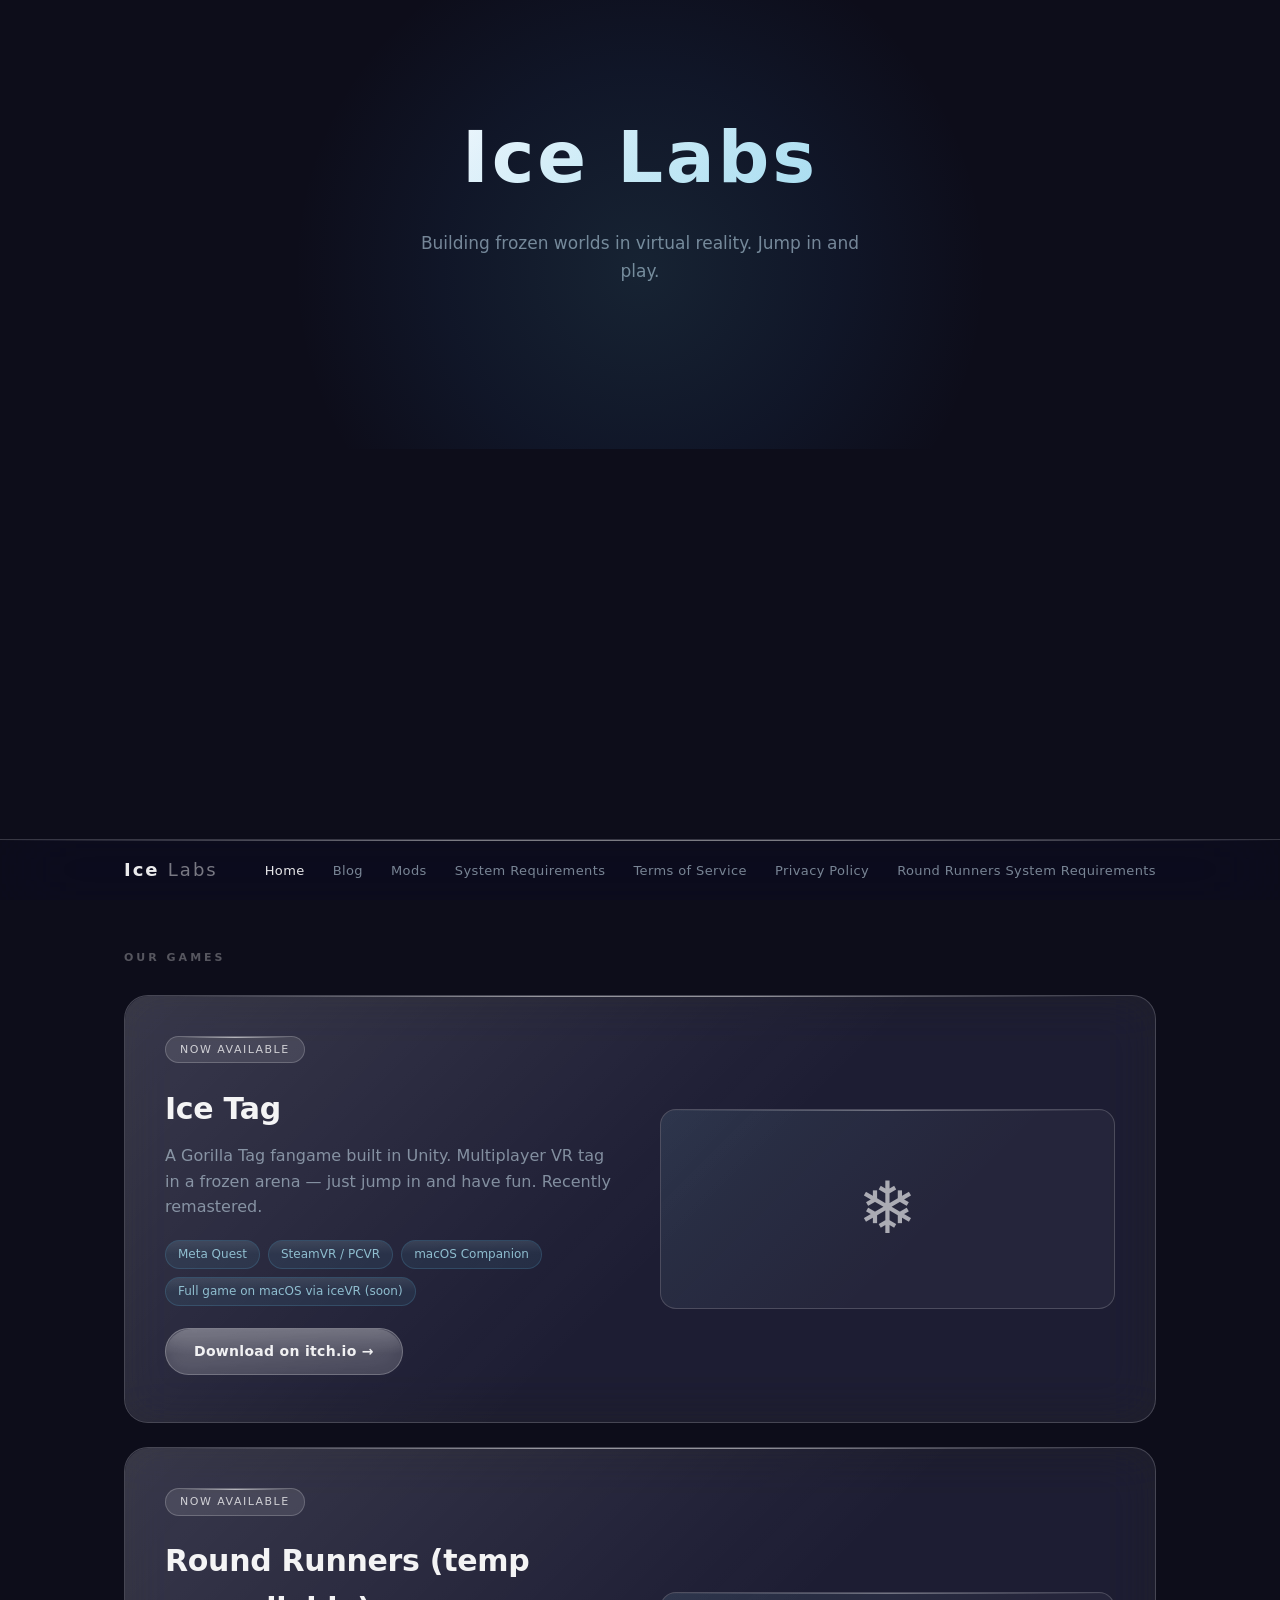
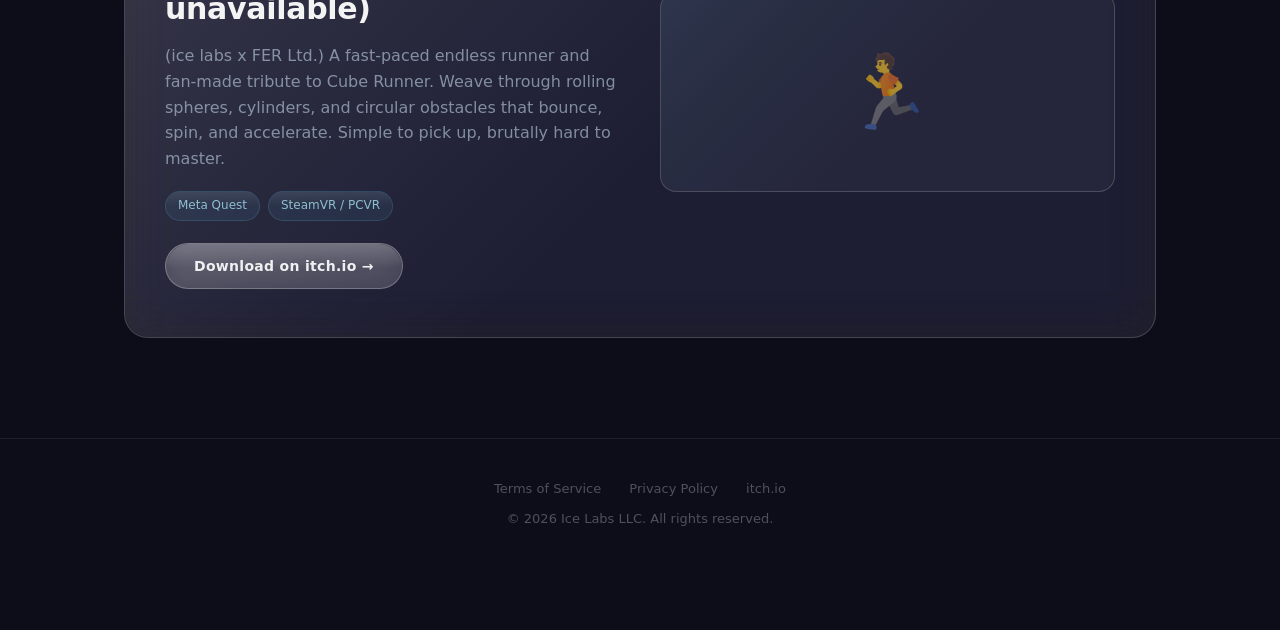
==== commit 99b37a38: "Update game title and header case in index.html" ====
--- a/index.html
+++ b/index.html
@@ -24,7 +24,7 @@
   </div>
 </nav>
 <section class="hero">
-  <h1>ice labs</h1>
+  <h1>Ice Labs</h1>
   <p>Building frozen worlds in virtual reality. Jump in and play.</p>
 </section>
 <div style="display:flex;justify-content:center">
@@ -53,7 +53,7 @@
   <div class="game-card" style="margin-top: 24px;">
     <div class="game-info">
       <div class="game-badge">Now Available</div>
-      <h3>Round Runners</h3>
+      <h3>Round Runners (temp unavailable)</h3>
       <p>(ice labs x FER Ltd.) A fast-paced endless runner and fan-made tribute to Cube Runner. Weave through rolling spheres, cylinders, and circular obstacles that bounce, spin, and accelerate. Simple to pick up, brutally hard to master.</p>
       <div class="game-platforms">
         <span>Meta Quest</span>
@@ -77,4 +77,4 @@
 <script src="https://icetag.statuspage.io/embed/script.js"></script>
 <script src="https://keepandroidopen.org/banner.js"></script>
 </body>
-</html>+</html>
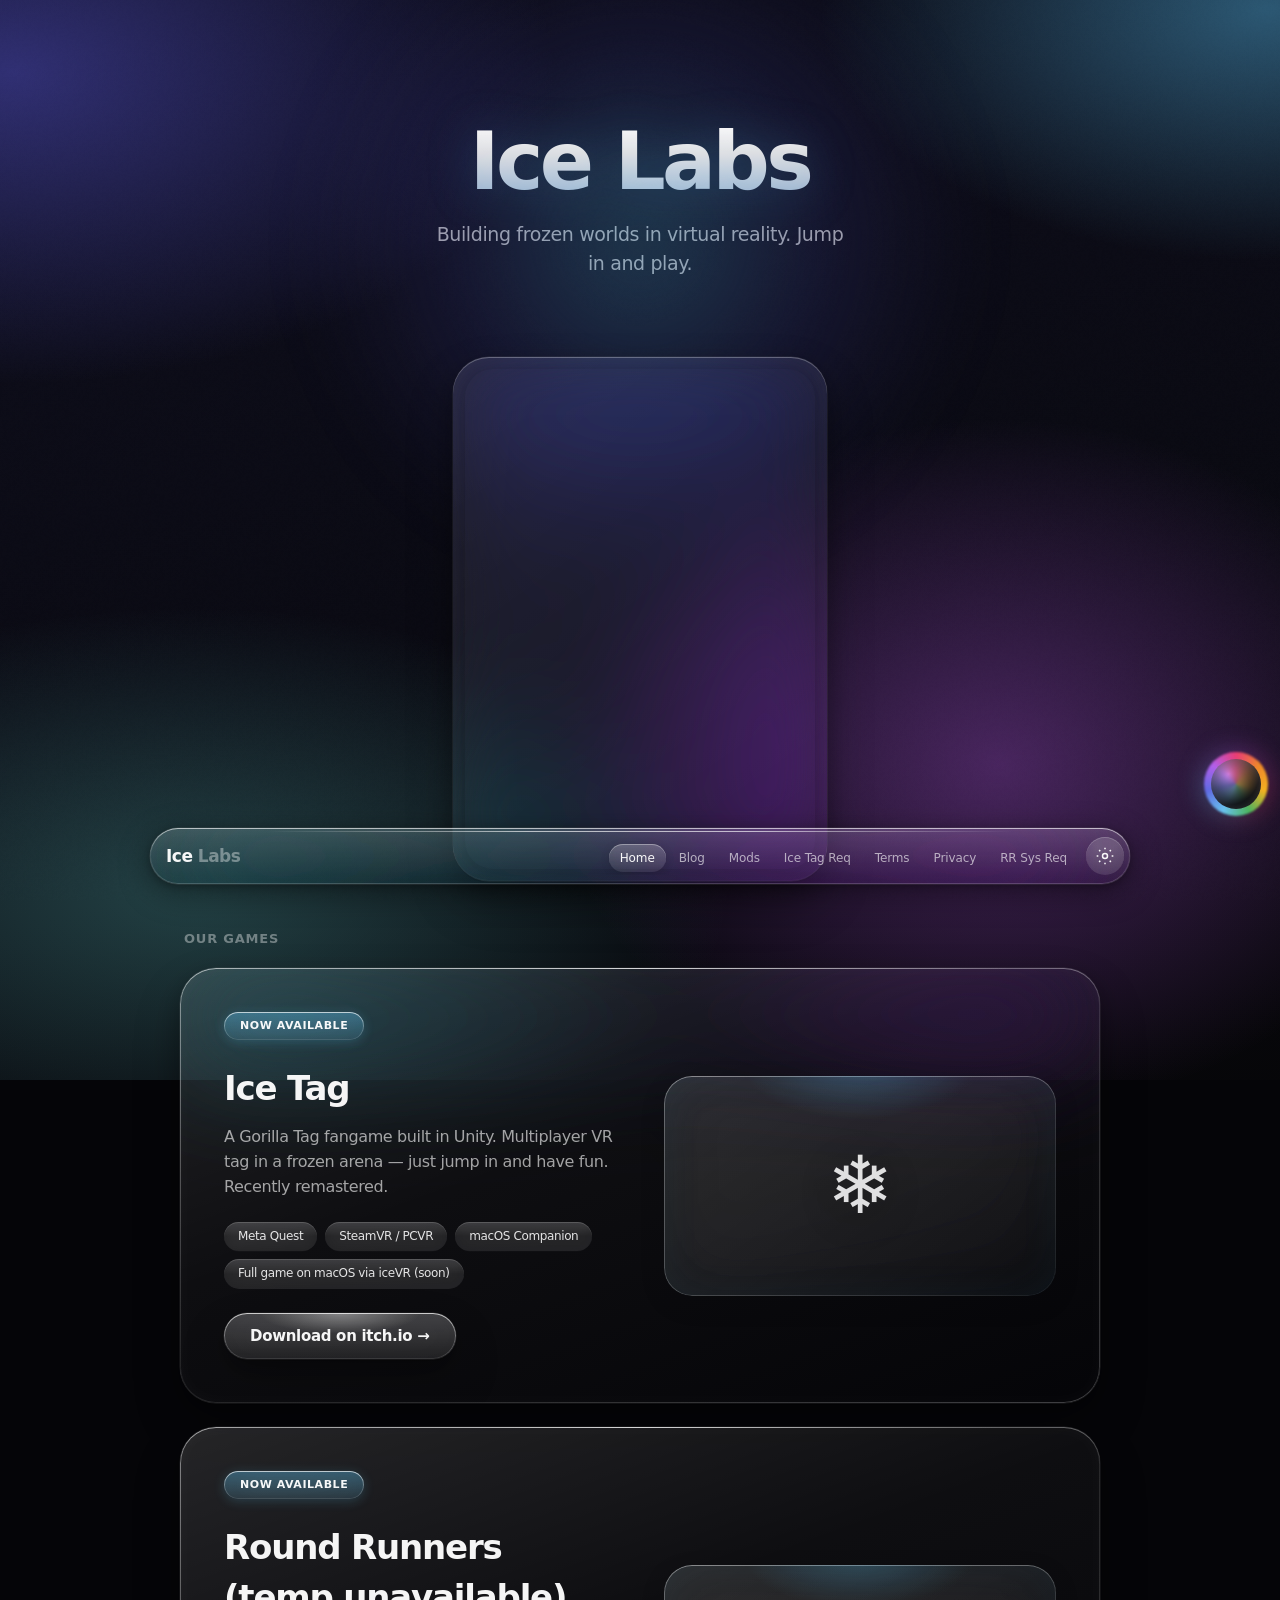
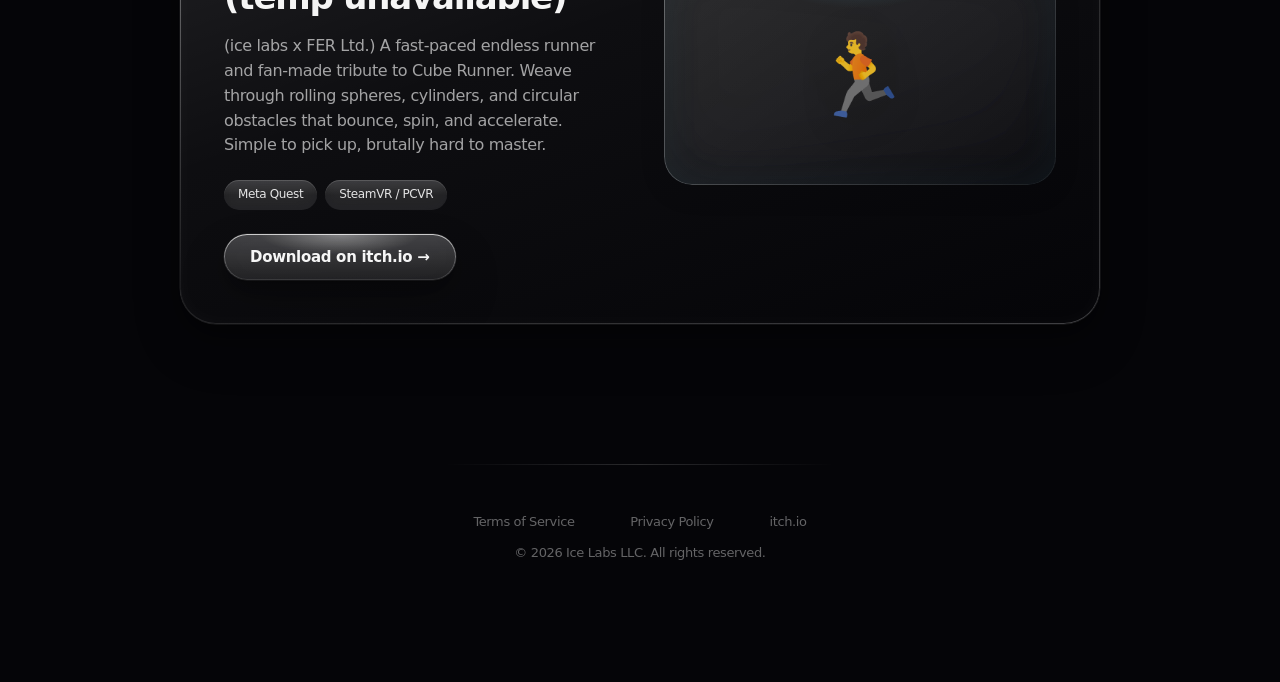
==== commit 326b7b13: "Add AI guide, glass settings, and Liquid Glass redesign. Co-authored-by: Cursor <cursoragent@cursor." ====
--- a/index.html
+++ b/index.html
@@ -16,10 +16,10 @@
       <li><a href="index.html" class="active">Home</a></li>
       <li><a href="blog.html">Blog</a></li>
       <li><a href="mods.html">Mods</a></li>
-      <li><a href="sysreq.html">System Requirements</a></li>
-      <li><a href="terms.html">Terms of Service</a></li>
-      <li><a href="privacy.html">Privacy Policy</a></li>
-      <li><a href="sysreqrr.html">Round Runners System Requirements</a></li>
+      <li><a href="sysreq.html" title="Ice Tag System Requirements">Ice Tag Req</a></li>
+      <li><a href="terms.html" title="Terms of Service">Terms</a></li>
+      <li><a href="privacy.html" title="Privacy Policy">Privacy</a></li>
+      <li><a href="sysreqrr.html" title="Round Runners System Requirements">RR Sys Req</a></li>
     </ul>
   </div>
 </nav>
@@ -76,5 +76,6 @@
 </footer>
 <script src="https://icetag.statuspage.io/embed/script.js"></script>
 <script src="https://keepandroidopen.org/banner.js"></script>
+<script src="site-ui.js" defer></script>
 </body>
 </html>
--- a/style.css
+++ b/style.css
@@ -1,33 +1,73 @@
-/* === ICE LABS — Web Liquid Ice Theme === */
+/* === ICE LABS — iOS Liquid Glass Theme === */
 
 /* ─────────────────────────────────────────────
    DESIGN TOKENS
    ───────────────────────────────────────────── */
 :root {
-  --bg:           #0d0d1a;
-  --bg-card:      transparent;
-  --bg-nav:       rgba(13, 13, 26, 0.4);
-
-  --ice:          #5ec4e8;
-  --ice-glow:     #3aadd4;
-  --frost:        #a8e0f0;
-  --white:        rgba(255, 255, 255, 0.95);
-  --muted:        rgba(200, 220, 235, 0.58);
-
-  --glass-fill:         rgba(255, 255, 255, 0.07);
-  --glass-fill-hover:   rgba(255, 255, 255, 0.11);
-  --glass-fill-active:  rgba(255, 255, 255, 0.15);
-  --glass-border:       rgba(255, 255, 255, 0.18);
-  --glass-border-hover: rgba(255, 255, 255, 0.28);
-  --glass-shine:        rgba(255, 255, 255, 0.55);
-  --glass-sheen:        rgba(255, 255, 255, 0.18);
-
-  --blur-sm:   blur(12px) saturate(160%);
-  --blur-md:   blur(24px) saturate(180%);
-  --blur-lg:   blur(40px) saturate(200%);
-
-  --font-display: "SF Pro Display", "Helvetica Neue", "Segoe UI", system-ui, sans-serif;
-  --font-body:    "SF Pro Text",    "Helvetica Neue", "Segoe UI", system-ui, sans-serif;
+  --glass-intensity: 1;
+  --glass-solid:     0;
+
+  --bg-deep:      #050508;
+  --bg-mid:         #0a0a12;
+
+  --tint-blue:      #5ac8fa;
+  --tint-cyan:      #64d2ff;
+  --tint-violet:    #bf5af2;
+  --tint-indigo:    #5e5ce6;
+  --tint-mint:      #66d4cf;
+
+  --label-primary:   rgba(255, 255, 255, 0.96);
+  --label-secondary: rgba(255, 255, 255, 0.62);
+  --label-tertiary:  rgba(255, 255, 255, 0.38);
+
+  --glass-tint:           rgba(255, 255, 255, 0.06);
+  --glass-tint-hover:     rgba(255, 255, 255, 0.11);
+  --glass-tint-active:    rgba(255, 255, 255, 0.16);
+  --glass-tint-accent:    rgba(90, 200, 250, 0.14);
+
+  --glass-edge:           rgba(255, 255, 255, 0.22);
+  --glass-edge-bright:    rgba(255, 255, 255, 0.42);
+  --glass-edge-dim:       rgba(255, 255, 255, 0.08);
+
+  --glass-highlight:      rgba(255, 255, 255, 0.55);
+  --glass-inner-glow:     rgba(255, 255, 255, 0.12);
+
+  --blur-xs:  blur(calc(8px * var(--glass-intensity))) saturate(calc(100% + 80% * var(--glass-intensity))) brightness(calc(1 + 0.05 * var(--glass-intensity)));
+  --blur-sm:  blur(calc(20px * var(--glass-intensity))) saturate(calc(100% + 90% * var(--glass-intensity))) brightness(calc(1 + 0.08 * var(--glass-intensity)));
+  --blur-md:  blur(calc(36px * var(--glass-intensity))) saturate(calc(100% + 100% * var(--glass-intensity))) brightness(calc(1 + 0.1 * var(--glass-intensity)));
+  --blur-lg:  blur(calc(56px * var(--glass-intensity))) saturate(calc(100% + 110% * var(--glass-intensity))) brightness(calc(1 + 0.12 * var(--glass-intensity)));
+  --blur-xl:  blur(calc(72px * var(--glass-intensity))) saturate(calc(100% + 120% * var(--glass-intensity))) brightness(calc(1 + 0.14 * var(--glass-intensity)));
+
+  --radius-sm:  14px;
+  --radius-md:  22px;
+  --radius-lg:  28px;
+  --radius-xl:  36px;
+  --radius-pill: 100px;
+
+  --shadow-glass:
+    0 0 0 0.5px rgba(255, 255, 255, 0.12),
+    0 2px 1px rgba(0, 0, 0, 0.12),
+    0 8px 24px rgba(0, 0, 0, 0.28),
+    0 24px 48px rgba(0, 0, 0, 0.22);
+  --shadow-glass-hover:
+    0 0 0 0.5px rgba(255, 255, 255, 0.18),
+    0 4px 2px rgba(0, 0, 0, 0.14),
+    0 12px 32px rgba(0, 0, 0, 0.32),
+    0 32px 64px rgba(0, 0, 0, 0.26);
+  --shadow-float:
+    0 0 0 0.5px rgba(255, 255, 255, 0.14),
+    0 8px 32px rgba(0, 0, 0, 0.45),
+    0 2px 8px rgba(0, 0, 0, 0.25);
+  --inset-glass:
+    inset 0 1px 0 rgba(255, 255, 255, 0.28),
+    inset 0 -1px 0 rgba(255, 255, 255, 0.04),
+    inset 0 0 20px rgba(255, 255, 255, 0.03);
+
+  --font-display: "SF Pro Display", -apple-system, BlinkMacSystemFont, "Helvetica Neue", system-ui, sans-serif;
+  --font-body:    "SF Pro Text", -apple-system, BlinkMacSystemFont, "Helvetica Neue", system-ui, sans-serif;
+
+  --ease-spring: cubic-bezier(0.34, 1.45, 0.64, 1);
+  --ease-smooth: cubic-bezier(0.25, 0.1, 0.25, 1);
 }
 
 /* ─────────────────────────────────────────────
@@ -37,29 +77,84 @@
 html { scroll-behavior: smooth; }
 
 body {
-  background: var(--bg);
-  color: var(--white);
+  color: var(--label-primary);
   font-family: var(--font-body);
-  font-size: 16px;
-  line-height: 1.6;
+  font-size: 17px;
+  line-height: 1.47059;
+  letter-spacing: -0.022em;
   min-height: 100vh;
-}
-
-a { color: var(--frost); text-decoration: none; transition: color 0.2s; }
-a:hover { color: var(--white); }
-
-/* ─────────────────────────────────────────────
-   GLASS UTILITY
+  background: var(--bg-deep);
+  position: relative;
+  isolation: isolate;
+  -webkit-font-smoothing: antialiased;
+  -moz-osx-font-smoothing: grayscale;
+}
+
+/* Living mesh — content refracts through glass layers */
+body::before {
+  content: '';
+  position: fixed;
+  inset: -20%;
+  z-index: -2;
+  background:
+    radial-gradient(ellipse 55% 45% at 15% 20%, rgba(94, 92, 230, 0.45) 0%, transparent 55%),
+    radial-gradient(ellipse 50% 40% at 85% 15%, rgba(90, 200, 250, 0.4) 0%, transparent 50%),
+    radial-gradient(ellipse 45% 50% at 70% 75%, rgba(191, 90, 242, 0.35) 0%, transparent 55%),
+    radial-gradient(ellipse 60% 45% at 25% 85%, rgba(102, 212, 207, 0.28) 0%, transparent 50%),
+    linear-gradient(165deg, #080810 0%, #0c0c18 35%, #060608 100%);
+  animation: mesh-drift 28s ease-in-out infinite alternate;
+  opacity: calc(0.25 + 0.75 * var(--glass-intensity));
+}
+
+body::after {
+  content: '';
+  position: fixed;
+  inset: 0;
+  z-index: -1;
+  background: url("data:image/svg+xml,%3Csvg viewBox='0 0 256 256' xmlns='http://www.w3.org/2000/svg'%3E%3Cfilter id='n'%3E%3CfeTurbulence type='fractalNoise' baseFrequency='0.85' numOctaves='4' stitchTiles='stitch'/%3E%3C/filter%3E%3Crect width='100%25' height='100%25' filter='url(%23n)' opacity='0.04'/%3E%3C/svg%3E");
+  opacity: calc(0.1 + 0.25 * var(--glass-intensity));
+  pointer-events: none;
+  mix-blend-mode: overlay;
+}
+
+@keyframes mesh-drift {
+  0%   { transform: scale(1) translate(0, 0); filter: hue-rotate(0deg); }
+  50%  { transform: scale(1.06) translate(-2%, 1%); filter: hue-rotate(8deg); }
+  100% { transform: scale(1.03) translate(2%, -2%); filter: hue-rotate(-6deg); }
+}
+
+@media (prefers-reduced-motion: reduce) {
+  body::before { animation: none; }
+}
+
+a {
+  color: var(--tint-cyan);
+  text-decoration: none;
+  transition: color 0.25s var(--ease-smooth), opacity 0.25s;
+}
+a:hover { color: var(--label-primary); }
+
+/* ─────────────────────────────────────────────
+   GLASS UTILITY — Liquid Glass material
    ───────────────────────────────────────────── */
 .glass {
-  background:          var(--glass-fill);
-  backdrop-filter:     var(--blur-md);
+  background: linear-gradient(
+    145deg,
+    rgba(255, 255, 255, 0.14) 0%,
+    rgba(255, 255, 255, 0.04) 38%,
+    rgba(255, 255, 255, 0.02) 100%
+  );
+  backdrop-filter: var(--blur-md);
   -webkit-backdrop-filter: var(--blur-md);
-  border:              1px solid var(--glass-border);
-  border-radius:       20px;
-  position:            relative;
-  overflow:            hidden;
-  transition: background 0.25s ease, border-color 0.25s ease;
+  border-radius: var(--radius-lg);
+  border: none;
+  box-shadow: var(--shadow-glass), var(--inset-glass);
+  position: relative;
+  overflow: hidden;
+  transition:
+    transform 0.35s var(--ease-spring),
+    box-shadow 0.35s var(--ease-smooth),
+    background 0.35s var(--ease-smooth);
 }
 
 .glass::before {
@@ -67,12 +162,18 @@
   position: absolute;
   inset: 0;
   border-radius: inherit;
-  background: linear-gradient(
-    135deg,
-    rgba(255, 255, 255, 0.18) 0%,
-    rgba(255, 255, 255, 0.04) 40%,
-    transparent 70%
-  );
+  padding: 1px;
+  background: linear-gradient(
+    155deg,
+    rgba(255, 255, 255, 0.55) 0%,
+    rgba(255, 255, 255, 0.12) 25%,
+    rgba(255, 255, 255, 0.04) 50%,
+    rgba(255, 255, 255, 0.18) 100%
+  );
+  -webkit-mask: linear-gradient(#fff 0 0) content-box, linear-gradient(#fff 0 0);
+  mask: linear-gradient(#fff 0 0) content-box, linear-gradient(#fff 0 0);
+  -webkit-mask-composite: xor;
+  mask-composite: exclude;
   pointer-events: none;
   z-index: 0;
 }
@@ -80,103 +181,262 @@
 .glass::after {
   content: '';
   position: absolute;
-  top: 0; left: 0; right: 0;
-  height: 1px;
-  background: linear-gradient(
-    90deg,
-    transparent 5%,
-    var(--glass-shine) 40%,
-    var(--glass-shine) 60%,
-    transparent 95%
-  );
-  pointer-events: none;
-  z-index: 1;
+  top: -40%;
+  left: -20%;
+  width: 80%;
+  height: 60%;
+  background: radial-gradient(
+    ellipse at center,
+    rgba(255, 255, 255, 0.2) 0%,
+    transparent 65%
+  );
+  pointer-events: none;
+  z-index: 0;
+  opacity: 0.85;
 }
 
 .glass:hover {
-  background:    var(--glass-fill-hover);
-  border-color:  var(--glass-border-hover);
+  box-shadow: var(--shadow-glass-hover), var(--inset-glass);
+  transform: translateY(-2px);
 }
 
 .glass > * { position: relative; z-index: 2; }
 
 /* ─────────────────────────────────────────────
-   NAVIGATION — bottom bar
+   NAVIGATION — floating Liquid Glass dock
    ───────────────────────────────────────────── */
 .nav {
   position: fixed;
-  bottom: 0; left: 0; right: 0;
+  bottom: max(16px, env(safe-area-inset-bottom, 16px));
+  left: 50%;
+  right: auto;
   top: unset;
+  transform: translateX(-50%);
   z-index: 100;
-  background:          var(--bg-nav);
-  backdrop-filter:     var(--blur-lg);
-  -webkit-backdrop-filter: var(--blur-lg);
-  border-bottom:       none;
-  border-top:          1px solid var(--glass-border);
-}
-
-/* Specular line sits at the top edge of the bar */
+  width: min(980px, calc(100% - 24px));
+  border-radius: var(--radius-pill);
+  background: linear-gradient(
+    180deg,
+    rgba(255, 255, 255, calc(0.16 * var(--glass-intensity) + 0.04 * var(--glass-solid))),
+    rgba(32, 32, 42, calc(0.06 * var(--glass-intensity) + 0.78 * var(--glass-solid)))
+  );
+  backdrop-filter: var(--blur-xl);
+  -webkit-backdrop-filter: var(--blur-xl);
+  box-shadow: var(--shadow-float), var(--inset-glass);
+  border: none;
+  overflow: visible;
+}
+
+.nav::before {
+  content: '';
+  position: absolute;
+  inset: 0;
+  border-radius: inherit;
+  padding: 1px;
+  background: linear-gradient(
+    180deg,
+    rgba(255, 255, 255, 0.5) 0%,
+    rgba(255, 255, 255, 0.08) 45%,
+    rgba(255, 255, 255, 0.15) 100%
+  );
+  -webkit-mask: linear-gradient(#fff 0 0) content-box, linear-gradient(#fff 0 0);
+  mask: linear-gradient(#fff 0 0) content-box, linear-gradient(#fff 0 0);
+  -webkit-mask-composite: xor;
+  mask-composite: exclude;
+  pointer-events: none;
+}
+
 .nav::after {
   content: '';
   position: absolute;
-  top: 0; bottom: unset; left: 0; right: 0;
+  top: 3px;
+  left: 12%;
+  right: 12%;
   height: 1px;
   background: linear-gradient(
     90deg,
-    transparent 0%,
-    rgba(255, 255, 255, 0.45) 35%,
-    rgba(255, 255, 255, 0.45) 65%,
-    transparent 100%
-  );
-  pointer-events: none;
+    transparent,
+    rgba(255, 255, 255, 0.65) 35%,
+    rgba(255, 255, 255, 0.65) 65%,
+    transparent
+  );
+  pointer-events: none;
+  border-radius: 1px;
 }
 
 .nav-inner {
-  max-width: 1080px; margin: 0 auto;
-  display: flex; align-items: center; justify-content: space-between;
-  padding: 0 24px; height: 60px;
+  max-width: none;
+  margin: 0;
+  display: flex;
+  align-items: center;
+  justify-content: space-between;
+  padding: 0 6px 0 16px;
+  min-height: 56px;
+  height: auto;
+  gap: 8px;
 }
 
 .nav-logo {
   font-family: var(--font-display);
-  font-size: 18px; font-weight: 700; letter-spacing: 2px;
-  color: rgba(255, 255, 255, 0.92);
-}
-.nav-logo span { color: rgba(255, 255, 255, 0.45); font-weight: 400; }
-
-.nav-links { display: flex; gap: 28px; list-style: none; }
+  font-size: 17px;
+  font-weight: 700;
+  letter-spacing: -0.03em;
+  color: var(--label-primary);
+  white-space: nowrap;
+  flex-shrink: 0;
+}
+.nav-logo span {
+  color: var(--label-tertiary);
+  font-weight: 600;
+}
+
+.nav-actions {
+  display: flex;
+  align-items: center;
+  gap: 4px;
+  flex-shrink: 0;
+}
+
+.nav-links {
+  display: flex;
+  gap: 2px;
+  list-style: none;
+  align-items: center;
+  flex-wrap: nowrap;
+  justify-content: flex-end;
+  flex: 1;
+  min-width: 0;
+  overflow-x: auto;
+  overflow-y: hidden;
+  scrollbar-width: none;
+  -webkit-overflow-scrolling: touch;
+  padding: 6px 0;
+  mask-image: linear-gradient(90deg, transparent, #000 12px, #000 calc(100% - 12px), transparent);
+}
+
+.nav-links::-webkit-scrollbar { display: none; }
+
 .nav-links a {
-  color: var(--muted);
-  font-size: 13px; letter-spacing: 0.4px;
-  font-weight: 500;
-  transition: color 0.2s;
-}
-.nav-links a:hover,
-.nav-links a.active { color: rgba(255, 255, 255, 0.9); }
+  color: var(--label-secondary);
+  font-size: 12px;
+  letter-spacing: -0.01em;
+  font-weight: 510;
+  padding: 7px 11px;
+  border-radius: var(--radius-pill);
+  white-space: nowrap;
+  flex-shrink: 0;
+  transition:
+    color 0.2s,
+    background 0.25s var(--ease-smooth),
+    box-shadow 0.25s;
+}
+
+.nav-links a:hover {
+  color: var(--label-primary);
+  background: rgba(255, 255, 255, 0.1);
+  box-shadow: inset 0 1px 0 rgba(255, 255, 255, 0.15);
+}
+
+.nav-links a.active {
+  color: var(--label-primary);
+  background: linear-gradient(
+    180deg,
+    rgba(255, 255, 255, 0.22) 0%,
+    rgba(255, 255, 255, 0.08) 100%
+  );
+  box-shadow:
+    inset 0 1px 0 rgba(255, 255, 255, 0.35),
+    0 2px 8px rgba(0, 0, 0, 0.15);
+}
+
+.nav-settings-btn {
+  display: flex;
+  align-items: center;
+  justify-content: center;
+  width: 38px;
+  height: 38px;
+  border: none;
+  border-radius: 50%;
+  cursor: pointer;
+  color: var(--label-primary);
+  background: rgba(255, 255, 255, 0.1);
+  backdrop-filter: var(--blur-xs);
+  -webkit-backdrop-filter: var(--blur-xs);
+  box-shadow: inset 0 1px 0 rgba(255, 255, 255, 0.2);
+  transition: background 0.2s, transform 0.2s var(--ease-spring);
+  flex-shrink: 0;
+}
+
+.nav-settings-btn:hover {
+  background: rgba(255, 255, 255, 0.16);
+  transform: scale(1.05);
+}
+
+.nav-settings-btn svg {
+  width: 20px;
+  height: 20px;
+}
 
 .nav-toggle {
-  display: none; background: none; border: none;
-  color: rgba(255, 255, 255, 0.7); font-size: 22px; cursor: pointer;
-}
-
-@media (max-width: 700px) {
-  .nav-toggle { display: block; }
+  display: none;
+  background: rgba(255, 255, 255, 0.12);
+  border: none;
+  border-radius: 50%;
+  width: 40px;
+  height: 40px;
+  color: var(--label-primary);
+  font-size: 18px;
+  cursor: pointer;
+  backdrop-filter: var(--blur-sm);
+  -webkit-backdrop-filter: var(--blur-sm);
+  box-shadow: inset 0 1px 0 rgba(255, 255, 255, 0.2);
+}
+
+@media (max-width: 820px) {
+  .nav {
+    width: calc(100% - 16px);
+    border-radius: var(--radius-xl);
+  }
+  .nav-toggle { display: flex; align-items: center; justify-content: center; }
   .nav-links {
-    display: none; flex-direction: column; gap: 0;
+    display: none;
+    flex-direction: column;
+    gap: 4px;
     position: absolute;
-    bottom: 60px; top: unset; /* opens upward */
-    left: 0; right: 0;
-    background: rgba(13, 13, 26, 0.88);
-    backdrop-filter: var(--blur-lg);
-    -webkit-backdrop-filter: var(--blur-lg);
-    border-top:    1px solid var(--glass-border);
-    border-bottom: none;
+    bottom: calc(100% + 10px);
+    left: 0;
+    right: 0;
+    padding: 10px;
+    border-radius: var(--radius-xl);
+    background: linear-gradient(
+      180deg,
+      rgba(40, 40, 48, 0.72) 0%,
+      rgba(28, 28, 36, 0.85) 100%
+    );
+    backdrop-filter: var(--blur-xl);
+    -webkit-backdrop-filter: var(--blur-xl);
+    box-shadow: var(--shadow-float), var(--inset-glass);
+  }
+  .nav-links::before {
+    content: '';
+    position: absolute;
+    inset: 0;
+    border-radius: inherit;
+    padding: 1px;
+    background: linear-gradient(180deg, rgba(255,255,255,0.35), rgba(255,255,255,0.06));
+    -webkit-mask: linear-gradient(#fff 0 0) content-box, linear-gradient(#fff 0 0);
+    mask: linear-gradient(#fff 0 0) content-box, linear-gradient(#fff 0 0);
+    -webkit-mask-composite: xor;
+    mask-composite: exclude;
+    pointer-events: none;
   }
   .nav-links.open { display: flex; }
   .nav-links a {
     display: block;
-    padding: 14px 24px;
-    border-bottom: 1px solid var(--glass-border);
+    width: 100%;
+    text-align: center;
+    padding: 12px 16px;
+    border-bottom: none;
   }
 }
 
@@ -184,289 +444,518 @@
    HERO
    ───────────────────────────────────────────── */
 .hero {
-  padding: 100px 24px 120px; /* extra bottom padding clears the nav */
+  padding: clamp(72px, 14vw, 120px) 24px 48px;
   text-align: center;
   position: relative;
-  overflow: hidden;
+  overflow: visible;
 }
 
 .hero::before {
   content: '';
-  position: absolute; top: -80px; left: 50%; transform: translateX(-50%);
-  width: 700px; height: 700px;
+  position: absolute;
+  top: -120px;
+  left: 50%;
+  transform: translateX(-50%);
+  width: min(720px, 120vw);
+  height: min(720px, 120vw);
   background: radial-gradient(
     circle,
-    rgba(94, 196, 232, 0.12) 0%,
-    rgba(58, 141, 224, 0.07) 40%,
-    transparent 70%
-  );
-  pointer-events: none;
+    rgba(90, 200, 250, 0.25) 0%,
+    rgba(94, 92, 230, 0.12) 35%,
+    transparent 65%
+  );
+  filter: blur(40px);
+  pointer-events: none;
+  animation: hero-glow 6s ease-in-out infinite alternate;
+}
+
+@keyframes hero-glow {
+  from { opacity: 0.7; transform: translateX(-50%) scale(0.95); }
+  to   { opacity: 1; transform: translateX(-50%) scale(1.05); }
+}
+
+@media (prefers-reduced-motion: reduce) {
+  .hero::before { animation: none; }
 }
 
 .hero h1 {
   font-family: var(--font-display);
-  font-size: clamp(40px, 8vw, 72px);
+  font-size: clamp(48px, 10vw, 80px);
   font-weight: 700;
-  letter-spacing: 3px;
-  color: rgba(255, 255, 255, 0.96);
-  margin-bottom: 14px;
-  background: linear-gradient(135deg, #ffffff 30%, var(--frost) 70%, #ffffff 100%);
+  letter-spacing: -0.045em;
+  line-height: 1.05;
+  margin-bottom: 16px;
+  position: relative;
+  background: linear-gradient(
+    180deg,
+    #ffffff 0%,
+    rgba(255, 255, 255, 0.85) 40%,
+    rgba(180, 220, 255, 0.75) 100%
+  );
   -webkit-background-clip: text;
   -webkit-text-fill-color: transparent;
   background-clip: text;
+  filter: drop-shadow(0 2px 24px rgba(90, 200, 250, 0.25));
 }
 
 .hero p {
-  font-size: 17px;
-  color: var(--muted);
-  max-width: 480px;
-  margin: 0 auto 44px;
-  line-height: 1.65;
+  font-size: 19px;
+  font-weight: 400;
+  color: var(--label-secondary);
+  max-width: 420px;
+  margin: 0 auto 32px;
+  line-height: 1.5;
+  letter-spacing: -0.02em;
+}
+
+/* Discord / embed wrapper — glass capsule */
+body > div[style*="discord"],
+body > div:has(iframe) {
+  margin: 0 auto 24px !important;
+  padding: 12px !important;
+  max-width: 374px !important;
+  border-radius: var(--radius-xl) !important;
+  background: linear-gradient(145deg, rgba(255,255,255,0.1), rgba(255,255,255,0.03)) !important;
+  backdrop-filter: var(--blur-md) !important;
+  -webkit-backdrop-filter: var(--blur-md) !important;
+  box-shadow: var(--shadow-glass), var(--inset-glass) !important;
+}
+
+body > div[style*="discord"] iframe,
+body > div:has(iframe) iframe {
+  border-radius: calc(var(--radius-xl) - 8px) !important;
+  box-shadow: 0 4px 16px rgba(0, 0, 0, 0.2);
 }
 
 /* ─────────────────────────────────────────────
    GAME CARDS
    ───────────────────────────────────────────── */
 .games-section {
-  max-width: 1080px; margin: 0 auto; padding: 0 24px 100px; /* bottom pad clears nav */
-}
+  max-width: 960px;
+  margin: 0 auto;
+  padding: 24px 20px 140px;
+}
+
 .games-section h2 {
   font-family: var(--font-display);
-  font-size: 11px; text-transform: uppercase; letter-spacing: 3px;
-  color: rgba(255, 255, 255, 0.3);
-  margin-bottom: 28px;
+  font-size: 13px;
+  font-weight: 600;
+  text-transform: uppercase;
+  letter-spacing: 0.06em;
+  color: var(--label-tertiary);
+  margin-bottom: 20px;
+  padding-left: 4px;
 }
 
 .game-card {
-  background:          var(--glass-fill);
-  backdrop-filter:     var(--blur-md);
-  -webkit-backdrop-filter: var(--blur-md);
-  border:              1px solid var(--glass-border);
-  border-radius:       24px;
-  padding:             40px;
-  display:             grid;
+  background: linear-gradient(
+    160deg,
+    rgba(255, 255, 255, calc(0.13 * var(--glass-intensity) + 0.02 * var(--glass-solid))) 0%,
+    rgba(255, 255, 255, calc(0.04 * var(--glass-intensity))) 42%,
+    rgba(28, 28, 38, calc(0.02 * var(--glass-intensity) + 0.88 * var(--glass-solid))) 100%
+  );
+  backdrop-filter: var(--blur-lg);
+  -webkit-backdrop-filter: var(--blur-lg);
+  border-radius: var(--radius-xl);
+  padding: clamp(28px, 5vw, 44px);
+  display: grid;
   grid-template-columns: 1fr 1fr;
-  gap:                 40px;
-  align-items:         center;
-  position:            relative;
-  overflow:            hidden;
-  transition:          background 0.3s, border-color 0.3s;
+  gap: clamp(24px, 4vw, 48px);
+  align-items: center;
+  position: relative;
+  overflow: hidden;
+  box-shadow: var(--shadow-glass), var(--inset-glass);
+  transition:
+    transform 0.4s var(--ease-spring),
+    box-shadow 0.4s var(--ease-smooth);
 }
 
 .game-card::before {
   content: '';
-  position: absolute; inset: 0; border-radius: inherit;
-  background: linear-gradient(135deg, rgba(255,255,255,0.12) 0%, transparent 55%);
-  pointer-events: none;
-}
+  position: absolute;
+  inset: 0;
+  border-radius: inherit;
+  padding: 1px;
+  background: linear-gradient(
+    145deg,
+    rgba(255, 255, 255, 0.45) 0%,
+    rgba(255, 255, 255, 0.06) 40%,
+    rgba(255, 255, 255, 0.2) 100%
+  );
+  -webkit-mask: linear-gradient(#fff 0 0) content-box, linear-gradient(#fff 0 0);
+  mask: linear-gradient(#fff 0 0) content-box, linear-gradient(#fff 0 0);
+  -webkit-mask-composite: xor;
+  mask-composite: exclude;
+  pointer-events: none;
+}
+
 .game-card::after {
   content: '';
-  position: absolute; top: 0; left: 0; right: 0; height: 1px;
-  background: linear-gradient(90deg, transparent 5%, rgba(255,255,255,0.5) 40%, rgba(255,255,255,0.5) 60%, transparent 95%);
-  pointer-events: none;
-}
+  position: absolute;
+  top: 0;
+  left: 10%;
+  right: 10%;
+  height: 1px;
+  background: linear-gradient(
+    90deg,
+    transparent,
+    rgba(255, 255, 255, 0.7) 50%,
+    transparent
+  );
+  pointer-events: none;
+}
+
 .game-card:hover {
-  background:   var(--glass-fill-hover);
-  border-color: var(--glass-border-hover);
+  transform: translateY(-4px) scale(1.005);
+  box-shadow: var(--shadow-glass-hover), var(--inset-glass);
 }
 
 .game-card > * { position: relative; z-index: 1; }
 
 @media (max-width: 700px) {
-  .game-card { grid-template-columns: 1fr; padding: 28px; }
+  .game-card { grid-template-columns: 1fr; }
 }
 
 .game-info h3 {
   font-family: var(--font-display);
-  font-size: 30px; font-weight: 700;
-  color: rgba(255, 255, 255, 0.95);
-  margin-bottom: 10px;
-  letter-spacing: -0.3px;
+  font-size: clamp(26px, 5vw, 34px);
+  font-weight: 700;
+  letter-spacing: -0.035em;
+  color: var(--label-primary);
+  margin-bottom: 12px;
 }
 
 .game-info .game-badge {
   display: inline-block;
-  font-size: 11px; text-transform: uppercase; letter-spacing: 1.5px;
-  color: rgba(255, 255, 255, 0.75);
-  background: rgba(255, 255, 255, 0.1);
-  border: 1px solid rgba(255, 255, 255, 0.2);
-  padding: 4px 14px;
-  border-radius: 100px;
-  margin-bottom: 14px;
+  font-size: 11px;
+  font-weight: 600;
+  text-transform: uppercase;
+  letter-spacing: 0.05em;
+  color: var(--label-primary);
+  background: linear-gradient(180deg, rgba(90, 200, 250, 0.35), rgba(90, 200, 250, 0.12));
+  border: none;
+  padding: 6px 16px;
+  border-radius: var(--radius-pill);
+  margin-bottom: 16px;
   position: relative;
   overflow: hidden;
-}
+  box-shadow:
+    inset 0 1px 0 rgba(255, 255, 255, 0.35),
+    0 2px 12px rgba(90, 200, 250, 0.2);
+  backdrop-filter: var(--blur-sm);
+  -webkit-backdrop-filter: var(--blur-sm);
+}
+
 .game-info .game-badge::before {
   content: '';
-  position: absolute; top: 0; left: 10%; right: 10%; height: 1px;
-  background: linear-gradient(90deg, transparent, rgba(255,255,255,0.6), transparent);
-}
-
-.game-info p { color: var(--muted); margin-bottom: 20px; line-height: 1.6; }
+  position: absolute;
+  inset: 0;
+  border-radius: inherit;
+  padding: 1px;
+  background: linear-gradient(180deg, rgba(255,255,255,0.5), rgba(255,255,255,0.1));
+  -webkit-mask: linear-gradient(#fff 0 0) content-box, linear-gradient(#fff 0 0);
+  mask: linear-gradient(#fff 0 0) content-box, linear-gradient(#fff 0 0);
+  -webkit-mask-composite: xor;
+  mask-composite: exclude;
+}
+
+.game-info p {
+  color: var(--label-secondary);
+  margin-bottom: 22px;
+  line-height: 1.55;
+  font-size: 16px;
+}
 
 .game-platforms {
-  display: flex; gap: 8px; flex-wrap: wrap;
-  margin-bottom: 22px;
-}
+  display: flex;
+  gap: 8px;
+  flex-wrap: wrap;
+  margin-bottom: 24px;
+}
+
 .game-platforms span {
   font-size: 12px;
-  color: rgba(168, 224, 240, 0.8);
-  background: rgba(94, 196, 232, 0.08);
-  border: 1px solid rgba(94, 196, 232, 0.18);
-  padding: 4px 12px;
-  border-radius: 100px;
-  position: relative; overflow: hidden;
-}
+  font-weight: 510;
+  color: rgba(255, 255, 255, 0.88);
+  background: rgba(255, 255, 255, 0.08);
+  backdrop-filter: var(--blur-xs);
+  -webkit-backdrop-filter: var(--blur-xs);
+  border: none;
+  padding: 6px 14px;
+  border-radius: var(--radius-pill);
+  position: relative;
+  overflow: hidden;
+  box-shadow: inset 0 1px 0 rgba(255, 255, 255, 0.15);
+}
+
 .game-platforms span::before {
   content: '';
-  position: absolute; top: 0; left: 0; right: 0; height: 50%;
-  background: linear-gradient(to bottom, rgba(255,255,255,0.08), transparent);
-}
-
-/* ─────────────────────────────────────────────
-   BUTTON — Liquid Glass pill
+  position: absolute;
+  top: 0;
+  left: 0;
+  right: 0;
+  height: 50%;
+  background: linear-gradient(to bottom, rgba(255, 255, 255, 0.12), transparent);
+  pointer-events: none;
+}
+
+/* ─────────────────────────────────────────────
+   BUTTON — Liquid Glass control
    ───────────────────────────────────────────── */
 .btn {
-  display: inline-block;
-  padding: 11px 28px;
-  background: rgba(255, 255, 255, 0.13);
-  border: 1px solid rgba(255, 255, 255, 0.26);
-  border-radius: 100px;
-  color: rgba(255, 255, 255, 0.92);
+  display: inline-flex;
+  align-items: center;
+  justify-content: center;
+  gap: 6px;
+  padding: 12px 26px;
+  background: linear-gradient(
+    180deg,
+    rgba(255, 255, 255, 0.22) 0%,
+    rgba(255, 255, 255, 0.08) 100%
+  );
+  border: none;
+  border-radius: var(--radius-pill);
+  color: var(--label-primary);
   font-family: var(--font-body);
   font-weight: 600;
-  font-size: 14px;
-  letter-spacing: 0.3px;
+  font-size: 15px;
+  letter-spacing: -0.02em;
   cursor: pointer;
   position: relative;
   overflow: hidden;
   backdrop-filter: var(--blur-sm);
   -webkit-backdrop-filter: var(--blur-sm);
-  transition: background 0.2s, border-color 0.2s, transform 0.15s;
+  box-shadow:
+    var(--shadow-glass),
+    inset 0 1px 0 rgba(255, 255, 255, 0.4),
+    inset 0 -1px 0 rgba(0, 0, 0, 0.08);
+  transition:
+    transform 0.25s var(--ease-spring),
+    box-shadow 0.25s,
+    background 0.25s;
 }
 
 .btn::before {
   content: '';
-  position: absolute; top: 0; left: 0; right: 0; height: 55%;
-  background: linear-gradient(to bottom, rgba(255,255,255,0.22), transparent);
-  border-radius: 100px 100px 0 0;
+  position: absolute;
+  inset: 0;
+  border-radius: inherit;
+  padding: 1px;
+  background: linear-gradient(180deg, rgba(255,255,255,0.55), rgba(255,255,255,0.12));
+  -webkit-mask: linear-gradient(#fff 0 0) content-box, linear-gradient(#fff 0 0);
+  mask: linear-gradient(#fff 0 0) content-box, linear-gradient(#fff 0 0);
+  -webkit-mask-composite: xor;
+  mask-composite: exclude;
+  pointer-events: none;
+}
+
+.btn::after {
+  content: '';
+  position: absolute;
+  top: 0;
+  left: 15%;
+  right: 15%;
+  height: 45%;
+  background: radial-gradient(ellipse at top, rgba(255,255,255,0.35), transparent 70%);
   pointer-events: none;
 }
 
 .btn:hover {
-  background: rgba(255, 255, 255, 0.2);
-  border-color: rgba(255, 255, 255, 0.38);
-  transform: translateY(-1px);
-  color: rgba(255, 255, 255, 0.95);
+  transform: translateY(-2px) scale(1.02);
+  background: linear-gradient(
+    180deg,
+    rgba(255, 255, 255, 0.28) 0%,
+    rgba(255, 255, 255, 0.12) 100%
+  );
+  box-shadow:
+    var(--shadow-glass-hover),
+    inset 0 1px 0 rgba(255, 255, 255, 0.5);
 }
 
 .btn:active {
-  transform: scale(0.98);
-  background: rgba(255, 255, 255, 0.24);
+  transform: scale(0.97);
+  transition-duration: 0.1s;
 }
 
 .btn-accent {
-  background: rgba(94, 196, 232, 0.18);
-  border-color: rgba(94, 196, 232, 0.32);
-  color: var(--frost);
-}
+  background: linear-gradient(
+    180deg,
+    rgba(90, 200, 250, 0.45) 0%,
+    rgba(90, 200, 250, 0.18) 100%
+  );
+  color: #fff;
+  box-shadow:
+    0 4px 24px rgba(90, 200, 250, 0.35),
+    inset 0 1px 0 rgba(255, 255, 255, 0.45);
+}
+
 .btn-accent::before {
-  background: linear-gradient(to bottom, rgba(168,224,240,0.2), transparent);
-}
+  background: linear-gradient(180deg, rgba(255,255,255,0.6), rgba(90,200,250,0.3));
+}
+
 .btn-accent:hover {
-  background: rgba(94, 196, 232, 0.26);
-  border-color: rgba(94, 196, 232, 0.48);
-  color: rgba(255,255,255,0.96);
+  background: linear-gradient(
+    180deg,
+    rgba(90, 200, 250, 0.55) 0%,
+    rgba(90, 200, 250, 0.25) 100%
+  );
+  box-shadow:
+    0 8px 32px rgba(90, 200, 250, 0.45),
+    inset 0 1px 0 rgba(255, 255, 255, 0.55);
 }
 
 /* ─────────────────────────────────────────────
    GAME VISUAL PANEL
    ───────────────────────────────────────────── */
 .game-visual {
-  display: flex; align-items: center; justify-content: center;
-  min-height: 200px;
-  background: rgba(255, 255, 255, 0.04);
-  border: 1px solid var(--glass-border);
-  border-radius: 16px;
+  display: flex;
+  align-items: center;
+  justify-content: center;
+  min-height: 220px;
+  background: linear-gradient(
+    145deg,
+    rgba(255, 255, 255, 0.1) 0%,
+    rgba(255, 255, 255, 0.02) 100%
+  );
+  border: none;
+  border-radius: var(--radius-lg);
   position: relative;
   overflow: hidden;
-}
+  backdrop-filter: var(--blur-md);
+  -webkit-backdrop-filter: var(--blur-md);
+  box-shadow:
+    inset 0 1px 0 rgba(255, 255, 255, 0.2),
+    inset 0 0 40px rgba(90, 200, 250, 0.06),
+    0 8px 24px rgba(0, 0, 0, 0.15);
+}
+
 .game-visual::before {
   content: '';
-  position: absolute; inset: 0;
-  background: linear-gradient(135deg, rgba(94,196,232,0.08) 0%, transparent 60%);
-}
+  position: absolute;
+  inset: 0;
+  border-radius: inherit;
+  padding: 1px;
+  background: linear-gradient(135deg, rgba(255,255,255,0.3), rgba(255,255,255,0.05));
+  -webkit-mask: linear-gradient(#fff 0 0) content-box, linear-gradient(#fff 0 0);
+  mask: linear-gradient(#fff 0 0) content-box, linear-gradient(#fff 0 0);
+  -webkit-mask-composite: xor;
+  mask-composite: exclude;
+}
+
 .game-visual::after {
   content: '';
-  position: absolute; top: 0; left: 0; right: 0; height: 1px;
-  background: linear-gradient(90deg, transparent, rgba(255,255,255,0.35), transparent);
-}
-.game-visual .ice-icon { font-size: 72px; opacity: 0.65; position: relative; z-index: 1; }
+  position: absolute;
+  top: -30%;
+  left: 20%;
+  width: 60%;
+  height: 50%;
+  background: radial-gradient(ellipse, rgba(90, 200, 250, 0.25), transparent 70%);
+  pointer-events: none;
+}
+
+.game-visual .ice-icon {
+  font-size: clamp(56px, 12vw, 80px);
+  opacity: 0.9;
+  position: relative;
+  z-index: 1;
+  filter: drop-shadow(0 8px 24px rgba(0, 0, 0, 0.25));
+}
 
 /* ─────────────────────────────────────────────
    PAGE CONTENT WRAPPER
    ───────────────────────────────────────────── */
 .page-wrap {
-  max-width: 760px;
+  max-width: 720px;
   margin: 0 auto;
-  padding: 80px 24px 120px; /* extra bottom padding clears nav */
-}
+  padding: 72px 20px 140px;
+}
+
 .page-wrap h1 {
   font-family: var(--font-display);
-  font-size: 34px; font-weight: 700;
-  color: rgba(255, 255, 255, 0.95);
-  margin-bottom: 32px;
-  letter-spacing: -0.2px;
-  background: linear-gradient(135deg, #ffffff 20%, var(--frost) 100%);
+  font-size: clamp(32px, 6vw, 44px);
+  font-weight: 700;
+  letter-spacing: -0.04em;
+  margin-bottom: 28px;
+  background: linear-gradient(180deg, #fff 0%, rgba(200, 220, 255, 0.85) 100%);
   -webkit-background-clip: text;
   -webkit-text-fill-color: transparent;
   background-clip: text;
 }
+
 .page-wrap h2 {
   font-family: var(--font-display);
-  font-size: 21px; color: rgba(255, 255, 255, 0.8);
-  margin: 36px 0 14px; font-weight: 600;
-}
+  font-size: 22px;
+  font-weight: 600;
+  letter-spacing: -0.03em;
+  color: var(--label-primary);
+  margin: 40px 0 14px;
+}
+
 .page-wrap h3 {
   font-family: var(--font-display);
-  font-size: 16px; color: rgba(255, 255, 255, 0.7);
-  margin: 24px 0 10px; font-weight: 500;
-}
-.page-wrap p { color: var(--muted); margin-bottom: 14px; }
-.page-wrap ul, .page-wrap ol { color: var(--muted); margin: 0 0 16px 20px; }
-.page-wrap li { margin-bottom: 6px; }
-.page-wrap strong { color: rgba(255, 255, 255, 0.88); }
+  font-size: 17px;
+  font-weight: 600;
+  color: var(--label-secondary);
+  margin: 28px 0 10px;
+}
+
+.page-wrap p { color: var(--label-secondary); margin-bottom: 16px; }
+.page-wrap ul, .page-wrap ol { color: var(--label-secondary); margin: 0 0 18px 22px; }
+.page-wrap li { margin-bottom: 8px; }
+.page-wrap strong { color: var(--label-primary); font-weight: 600; }
 
 /* ─────────────────────────────────────────────
    BLOG POST CARDS
    ───────────────────────────────────────────── */
 .blog-post {
-  background:          var(--glass-fill);
-  backdrop-filter:     var(--blur-md);
-  -webkit-backdrop-filter: var(--blur-md);
-  border:              1px solid var(--glass-border);
-  border-radius:       18px;
-  padding:             32px;
-  margin-bottom:       20px;
-  position:            relative;
-  overflow:            hidden;
-  transition:          background 0.25s, border-color 0.25s;
-}
+  background: linear-gradient(
+    155deg,
+    rgba(255, 255, 255, 0.12) 0%,
+    rgba(255, 255, 255, 0.03) 100%
+  );
+  backdrop-filter: var(--blur-lg);
+  -webkit-backdrop-filter: var(--blur-lg);
+  border-radius: var(--radius-lg);
+  padding: clamp(24px, 4vw, 36px);
+  margin-bottom: 16px;
+  position: relative;
+  overflow: hidden;
+  box-shadow: var(--shadow-glass), var(--inset-glass);
+  transition: transform 0.35s var(--ease-spring), box-shadow 0.35s;
+}
+
 .blog-post::before {
   content: '';
-  position: absolute; inset: 0; border-radius: inherit;
-  background: linear-gradient(135deg, rgba(255,255,255,0.1) 0%, transparent 50%);
-  pointer-events: none;
-}
+  position: absolute;
+  inset: 0;
+  border-radius: inherit;
+  padding: 1px;
+  background: linear-gradient(145deg, rgba(255,255,255,0.4), rgba(255,255,255,0.06));
+  -webkit-mask: linear-gradient(#fff 0 0) content-box, linear-gradient(#fff 0 0);
+  mask: linear-gradient(#fff 0 0) content-box, linear-gradient(#fff 0 0);
+  -webkit-mask-composite: xor;
+  mask-composite: exclude;
+  pointer-events: none;
+}
+
 .blog-post::after {
   content: '';
-  position: absolute; top: 0; left: 0; right: 0; height: 1px;
-  background: linear-gradient(90deg, transparent 5%, rgba(255,255,255,0.45) 45%, rgba(255,255,255,0.45) 55%, transparent 95%);
-  pointer-events: none;
-}
-.blog-post:hover { background: var(--glass-fill-hover); border-color: var(--glass-border-hover); }
+  position: absolute;
+  top: 0;
+  left: 8%;
+  right: 8%;
+  height: 1px;
+  background: linear-gradient(90deg, transparent, rgba(255,255,255,0.55), transparent);
+  pointer-events: none;
+}
+
+.blog-post:hover {
+  transform: translateY(-3px);
+  box-shadow: var(--shadow-glass-hover), var(--inset-glass);
+}
+
 .blog-post > * { position: relative; z-index: 1; }
-.blog-post h2 { margin-top: 0; }
+.blog-post h2 { margin-top: 0; color: var(--label-primary); }
 .blog-post p:last-child { margin-bottom: 0; }
 
 /* ─────────────────────────────────────────────
@@ -474,67 +963,561 @@
    ───────────────────────────────────────────── */
 .empty-state {
   text-align: center;
-  padding: 60px 24px;
-  color: rgba(255, 255, 255, 0.25);
-}
-.empty-state .empty-icon { font-size: 44px; margin-bottom: 16px; opacity: 0.3; }
-
-/* ─────────────────────────────────────────────
-   REQUIREMENTS TABLE
-   ───────────────────────────────────────────── */
-.req-table { width: 100%; border-collapse: collapse; margin: 20px 0 32px; }
+  padding: 64px 24px;
+  color: var(--label-tertiary);
+  background: linear-gradient(155deg, rgba(255,255,255,0.06), rgba(255,255,255,0.02));
+  border-radius: var(--radius-xl);
+  backdrop-filter: var(--blur-md);
+  -webkit-backdrop-filter: var(--blur-md);
+  box-shadow: var(--inset-glass);
+}
+
+.empty-state .empty-icon {
+  font-size: 48px;
+  margin-bottom: 16px;
+  opacity: 0.45;
+  filter: drop-shadow(0 4px 12px rgba(0,0,0,0.2));
+}
+
+/* ─────────────────────────────────────────────
+   REQUIREMENTS TABLE — inset glass list
+   ───────────────────────────────────────────── */
+.req-table {
+  width: 100%;
+  border-collapse: separate;
+  border-spacing: 0;
+  margin: 24px 0 36px;
+  border-radius: var(--radius-md);
+  overflow: hidden;
+  background: rgba(255, 255, 255, 0.04);
+  backdrop-filter: var(--blur-sm);
+  -webkit-backdrop-filter: var(--blur-sm);
+  box-shadow: var(--inset-glass), 0 4px 16px rgba(0, 0, 0, 0.12);
+}
+
 .req-table th,
 .req-table td {
   text-align: left;
-  padding: 10px 16px;
-  border-bottom: 1px solid rgba(255, 255, 255, 0.08);
-  font-size: 14px;
-}
+  padding: 14px 18px;
+  border-bottom: 1px solid rgba(255, 255, 255, 0.06);
+  font-size: 15px;
+}
+
+.req-table tr:last-child td,
+.req-table tr:last-child th { border-bottom: none; }
+
 .req-table th {
-  color: rgba(255, 255, 255, 0.4);
-  font-weight: 500;
+  color: var(--label-tertiary);
+  font-weight: 600;
   text-transform: uppercase;
   font-size: 11px;
-  letter-spacing: 1.2px;
-}
-.req-table td { color: var(--muted); }
+  letter-spacing: 0.06em;
+  background: rgba(255, 255, 255, 0.04);
+}
+
+.req-table td { color: var(--label-secondary); }
+
 .req-table td:first-child {
-  color: rgba(255, 255, 255, 0.82);
+  color: var(--label-primary);
   font-weight: 600;
-  width: 130px;
+  width: 140px;
 }
 
 /* ─────────────────────────────────────────────
    LEGAL SECTIONS
    ───────────────────────────────────────────── */
-.legal-section { margin-bottom: 28px; }
-.legal-section h3 { color: rgba(168, 224, 240, 0.75); }
+.legal-section {
+  margin-bottom: 32px;
+  padding: 24px 28px;
+  border-radius: var(--radius-lg);
+  background: linear-gradient(155deg, rgba(255,255,255,0.08), rgba(255,255,255,0.02));
+  backdrop-filter: var(--blur-md);
+  -webkit-backdrop-filter: var(--blur-md);
+  box-shadow: var(--inset-glass);
+}
+
+.legal-section h3 {
+  color: var(--tint-cyan);
+  font-weight: 600;
+}
 
 /* ─────────────────────────────────────────────
    FOOTER
    ───────────────────────────────────────────── */
 .footer {
   text-align: center;
-  padding: 40px 24px 100px; /* extra bottom padding clears nav */
+  padding: 48px 24px 120px;
+  color: var(--label-tertiary);
+  font-size: 13px;
+  position: relative;
+}
+
+.footer::before {
+  content: '';
+  position: absolute;
+  top: 0;
+  left: 50%;
+  transform: translateX(-50%);
+  width: min(400px, 80%);
+  height: 1px;
+  background: linear-gradient(90deg, transparent, rgba(255,255,255,0.15), transparent);
+}
+
+.footer-links { margin-bottom: 12px; }
+
+.footer-links a {
+  margin: 0 14px;
+  color: var(--label-tertiary);
+  font-weight: 510;
+  padding: 6px 12px;
+  border-radius: var(--radius-pill);
+  transition: background 0.2s, color 0.2s;
+}
+
+.footer-links a:hover {
+  color: var(--label-primary);
+  background: rgba(255, 255, 255, 0.08);
+}
+
+/* ─────────────────────────────────────────────
+   AMBIENT ORB HELPER
+   ───────────────────────────────────────────── */
+.orb {
+  position: absolute;
+  border-radius: 50%;
+  pointer-events: none;
+  filter: blur(100px);
+  opacity: 0.55;
+  mix-blend-mode: plus-lighter;
+}
+
+.orb--blue   { background: radial-gradient(circle, var(--tint-indigo), transparent 70%); }
+.orb--ice    { background: radial-gradient(circle, var(--tint-cyan), transparent 70%); }
+.orb--purple { background: radial-gradient(circle, var(--tint-violet), transparent 70%); }
+.orb--teal   { background: radial-gradient(circle, var(--tint-mint), transparent 70%); }
+
+/* ─────────────────────────────────────────────
+   SETTINGS SHEET
+   ───────────────────────────────────────────── */
+.ui-backdrop {
+  position: fixed;
+  inset: 0;
+  z-index: 200;
+  background: rgba(0, 0, 0, calc(0.35 + 0.25 * var(--glass-intensity)));
+  backdrop-filter: blur(calc(8px * var(--glass-intensity)));
+  -webkit-backdrop-filter: blur(calc(8px * var(--glass-intensity)));
+  opacity: 0;
+  pointer-events: none;
+  transition: opacity 0.3s var(--ease-smooth);
+}
+
+.ui-backdrop.is-open {
+  opacity: 1;
+  pointer-events: auto;
+}
+
+.settings-sheet {
+  position: fixed;
+  left: 50%;
+  bottom: max(88px, calc(env(safe-area-inset-bottom, 16px) + 72px));
+  transform: translateX(-50%) translateY(16px) scale(0.96);
+  z-index: 210;
+  width: min(380px, calc(100% - 32px));
+  padding: 22px 22px 18px;
+  border-radius: var(--radius-xl);
+  background: linear-gradient(
+    165deg,
+    rgba(255, 255, 255, calc(0.18 * var(--glass-intensity) + 0.06 * var(--glass-solid))),
+    rgba(24, 24, 32, calc(0.08 * var(--glass-intensity) + 0.82 * var(--glass-solid)))
+  );
+  backdrop-filter: var(--blur-lg);
+  -webkit-backdrop-filter: var(--blur-lg);
+  box-shadow: var(--shadow-float), var(--inset-glass);
+  opacity: 0;
+  pointer-events: none;
+  transition:
+    opacity 0.3s var(--ease-smooth),
+    transform 0.35s var(--ease-spring);
+}
+
+.settings-sheet.is-open {
+  opacity: 1;
+  pointer-events: auto;
+  transform: translateX(-50%) translateY(0) scale(1);
+}
+
+.settings-sheet h2 {
+  font-family: var(--font-display);
+  font-size: 20px;
+  font-weight: 700;
+  letter-spacing: -0.03em;
+  margin-bottom: 4px;
+}
+
+.settings-sheet p {
+  font-size: 14px;
+  color: var(--label-secondary);
+  margin-bottom: 20px;
+}
+
+.glass-slider-row {
+  display: flex;
+  align-items: center;
+  gap: 14px;
+  margin-bottom: 8px;
+}
+
+.glass-slider-row label {
+  flex: 1;
+  font-size: 15px;
+  font-weight: 600;
+}
+
+.glass-slider-row output {
+  font-size: 14px;
+  font-weight: 600;
+  color: var(--tint-cyan);
+  min-width: 3ch;
+  text-align: right;
+}
+
+.glass-slider {
+  width: 100%;
+  height: 6px;
+  -webkit-appearance: none;
+  appearance: none;
+  border-radius: 100px;
+  background: rgba(255, 255, 255, 0.15);
+  outline: none;
+  margin-bottom: 6px;
+}
+
+.glass-slider::-webkit-slider-thumb {
+  -webkit-appearance: none;
+  width: 22px;
+  height: 22px;
+  border-radius: 50%;
+  background: linear-gradient(180deg, #fff, #d0d0d8);
+  box-shadow: 0 2px 8px rgba(0, 0, 0, 0.35);
+  cursor: pointer;
+}
+
+.glass-slider::-moz-range-thumb {
+  width: 22px;
+  height: 22px;
+  border: none;
+  border-radius: 50%;
+  background: linear-gradient(180deg, #fff, #d0d0d8);
+  box-shadow: 0 2px 8px rgba(0, 0, 0, 0.35);
+  cursor: pointer;
+}
+
+.settings-hint {
+  font-size: 12px;
+  color: var(--label-tertiary);
+  line-height: 1.4;
+}
+
+.settings-close {
+  margin-top: 18px;
+  width: 100%;
+  padding: 12px;
+  border: none;
+  border-radius: var(--radius-pill);
+  font-family: var(--font-body);
+  font-size: 15px;
+  font-weight: 600;
+  cursor: pointer;
+  color: var(--label-primary);
+  background: rgba(255, 255, 255, 0.12);
+  box-shadow: inset 0 1px 0 rgba(255, 255, 255, 0.2);
+}
+
+/* ─────────────────────────────────────────────
+   ICE GUIDE — Siri-style assistant
+   ───────────────────────────────────────────── */
+.ice-guide-launcher {
+  position: fixed;
+  right: max(16px, env(safe-area-inset-right, 16px));
+  bottom: max(88px, calc(env(safe-area-inset-bottom, 16px) + 72px));
+  z-index: 90;
+  width: 56px;
+  height: 56px;
+  padding: 0;
+  border: none;
+  background: transparent;
+  cursor: pointer;
+  border-radius: 50%;
+}
+
+.ice-guide-launcher:focus-visible {
+  outline: 2px solid var(--tint-cyan);
+  outline-offset: 4px;
+}
+
+.siri-orb-wrap {
+  position: relative;
+  width: 100%;
+  height: 100%;
+  border-radius: 50%;
+}
+
+.siri-orb-wrap::before {
+  content: '';
+  position: absolute;
+  inset: -4px;
+  border-radius: 50%;
+  background: conic-gradient(
+    from 0deg,
+    #ff375f,
+    #ff9f0a,
+    #ffd60a,
+    #30d158,
+    #64d2ff,
+    #5e5ce6,
+    #bf5af2,
+    #ff375f
+  );
+  animation: siri-spin 4s linear infinite;
+  filter: blur(1px);
+  opacity: 0.95;
+}
+
+.siri-orb-wrap::after {
+  content: '';
+  position: absolute;
+  inset: -8px;
+  border-radius: 50%;
+  background: conic-gradient(
+    from 120deg,
+    rgba(255, 55, 95, 0.5),
+    rgba(100, 210, 255, 0.5),
+    rgba(191, 90, 242, 0.5),
+    rgba(255, 55, 95, 0.5)
+  );
+  filter: blur(12px);
+  opacity: 0.55;
+  animation: siri-spin-rev 6s linear infinite;
+}
+
+.siri-orb-core {
+  position: absolute;
+  inset: 3px;
+  border-radius: 50%;
+  background: radial-gradient(circle at 35% 30%, rgba(255, 255, 255, 0.2), rgba(12, 12, 18, 0.95) 65%);
+  box-shadow: inset 0 2px 12px rgba(255, 255, 255, 0.15);
+  z-index: 1;
+}
+
+.siri-orb-wrap.is-listening::before,
+.siri-orb-wrap.is-speaking::before {
+  animation-duration: 1.2s;
+  inset: -6px;
+}
+
+.siri-orb-wrap.is-listening::after {
+  opacity: 0.85;
+  filter: blur(16px);
+}
+
+@keyframes siri-spin {
+  from { transform: rotate(0deg); }
+  to { transform: rotate(360deg); }
+}
+
+@keyframes siri-spin-rev {
+  from { transform: rotate(360deg); }
+  to { transform: rotate(0deg); }
+}
+
+.ice-guide-panel {
+  position: fixed;
+  right: max(16px, env(safe-area-inset-right, 16px));
+  bottom: max(152px, calc(env(safe-area-inset-bottom, 16px) + 136px));
+  z-index: 205;
+  width: min(400px, calc(100vw - 32px));
+  max-height: min(520px, calc(100vh - 180px));
+  display: flex;
+  flex-direction: column;
+  border-radius: var(--radius-xl);
+  background: linear-gradient(
+    165deg,
+    rgba(255, 255, 255, calc(0.14 * var(--glass-intensity) + 0.05 * var(--glass-solid))),
+    rgba(18, 18, 26, calc(0.06 * var(--glass-intensity) + 0.9 * var(--glass-solid)))
+  );
+  backdrop-filter: var(--blur-lg);
+  -webkit-backdrop-filter: var(--blur-lg);
+  box-shadow: var(--shadow-float), var(--inset-glass);
+  opacity: 0;
+  pointer-events: none;
+  transform: translateY(12px) scale(0.97);
+  transition:
+    opacity 0.3s var(--ease-smooth),
+    transform 0.35s var(--ease-spring);
+  overflow: hidden;
+}
+
+.ice-guide-panel.is-open {
+  opacity: 1;
+  pointer-events: auto;
+  transform: translateY(0) scale(1);
+}
+
+.ice-guide-header {
+  display: flex;
+  align-items: center;
+  gap: 12px;
+  padding: 16px 18px 12px;
+  border-bottom: 1px solid rgba(255, 255, 255, 0.08);
+}
+
+.ice-guide-header .siri-orb-wrap {
+  width: 40px;
+  height: 40px;
+  flex-shrink: 0;
+}
+
+.ice-guide-header h2 {
+  font-family: var(--font-display);
+  font-size: 17px;
+  font-weight: 700;
+  letter-spacing: -0.02em;
+  margin: 0;
+}
+
+.ice-guide-header span {
+  display: block;
+  font-size: 12px;
+  font-weight: 500;
+  color: var(--label-tertiary);
+  margin-top: 2px;
+}
+
+.ice-guide-close {
+  margin-left: auto;
+  width: 32px;
+  height: 32px;
+  border: none;
+  border-radius: 50%;
+  background: rgba(255, 255, 255, 0.1);
+  color: var(--label-primary);
+  font-size: 18px;
+  line-height: 1;
+  cursor: pointer;
+}
+
+.ice-guide-messages {
+  flex: 1;
+  overflow-y: auto;
+  padding: 14px 16px;
+  display: flex;
+  flex-direction: column;
+  gap: 10px;
+  min-height: 160px;
+}
+
+.ice-msg {
+  max-width: 92%;
+  padding: 10px 14px;
+  border-radius: 18px;
+  font-size: 14px;
+  line-height: 1.45;
+}
+
+.ice-msg--bot {
+  align-self: flex-start;
+  background: rgba(255, 255, 255, 0.1);
+  color: var(--label-primary);
+  border-bottom-left-radius: 6px;
+}
+
+.ice-msg--user {
+  align-self: flex-end;
+  background: linear-gradient(135deg, rgba(94, 92, 230, 0.55), rgba(90, 200, 250, 0.4));
+  color: #fff;
+  border-bottom-right-radius: 6px;
+}
+
+.ice-guide-input-row {
+  display: flex;
+  gap: 8px;
+  padding: 12px 14px 14px;
   border-top: 1px solid rgba(255, 255, 255, 0.08);
-  color: rgba(255, 255, 255, 0.28);
-  font-size: 13px;
-}
-.footer-links { margin-bottom: 10px; }
-.footer-links a { margin: 0 12px; color: rgba(255, 255, 255, 0.28); }
-.footer-links a:hover { color: rgba(255, 255, 255, 0.65); }
-
-/* ─────────────────────────────────────────────
-   AMBIENT ORB HELPER
-   ───────────────────────────────────────────── */
-.orb {
-  position: absolute;
+  align-items: center;
+}
+
+.ice-guide-input {
+  flex: 1;
+  min-width: 0;
+  padding: 11px 16px;
+  border: none;
+  border-radius: var(--radius-pill);
+  font-family: var(--font-body);
+  font-size: 15px;
+  color: var(--label-primary);
+  background: rgba(0, 0, 0, 0.25);
+  box-shadow: inset 0 1px 0 rgba(255, 255, 255, 0.08);
+}
+
+.ice-guide-input::placeholder {
+  color: var(--label-tertiary);
+}
+
+.ice-guide-input:focus {
+  outline: 2px solid rgba(90, 200, 250, 0.45);
+}
+
+.ice-guide-mic,
+.ice-guide-send {
+  flex-shrink: 0;
+  width: 44px;
+  height: 44px;
+  border: none;
   border-radius: 50%;
-  pointer-events: none;
-  filter: blur(80px);
-  opacity: 0.4;
-}
-.orb--blue    { background: radial-gradient(circle, rgba(58, 141, 224, 1), transparent); }
-.orb--ice     { background: radial-gradient(circle, rgba(94, 196, 232, 1), transparent); }
-.orb--purple  { background: radial-gradient(circle, rgba(168, 85, 247, 1), transparent); }
-.orb--teal    { background: radial-gradient(circle, rgba(20, 184, 166, 1), transparent); }+  cursor: pointer;
+  display: flex;
+  align-items: center;
+  justify-content: center;
+  color: #fff;
+  transition: transform 0.2s var(--ease-spring);
+}
+
+.ice-guide-mic {
+  background: linear-gradient(145deg, rgba(255, 55, 95, 0.7), rgba(191, 90, 242, 0.6));
+  box-shadow: 0 4px 16px rgba(191, 90, 242, 0.35);
+}
+
+.ice-guide-mic.is-active {
+  animation: mic-pulse 1s ease-in-out infinite;
+}
+
+@keyframes mic-pulse {
+  50% { transform: scale(1.08); box-shadow: 0 0 24px rgba(255, 55, 95, 0.6); }
+}
+
+.ice-guide-send {
+  background: linear-gradient(145deg, rgba(90, 200, 250, 0.8), rgba(94, 92, 230, 0.75));
+}
+
+.ice-guide-mic:hover,
+.ice-guide-send:hover {
+  transform: scale(1.06);
+}
+
+.ice-guide-mic svg,
+.ice-guide-send svg {
+  width: 20px;
+  height: 20px;
+}
+
+@media (max-width: 700px) {
+  .ice-guide-panel {
+    left: 16px;
+    right: 16px;
+    width: auto;
+  }
+
+  .ice-guide-launcher {
+    bottom: max(96px, calc(env(safe-area-inset-bottom, 16px) + 80px));
+  }
+}
